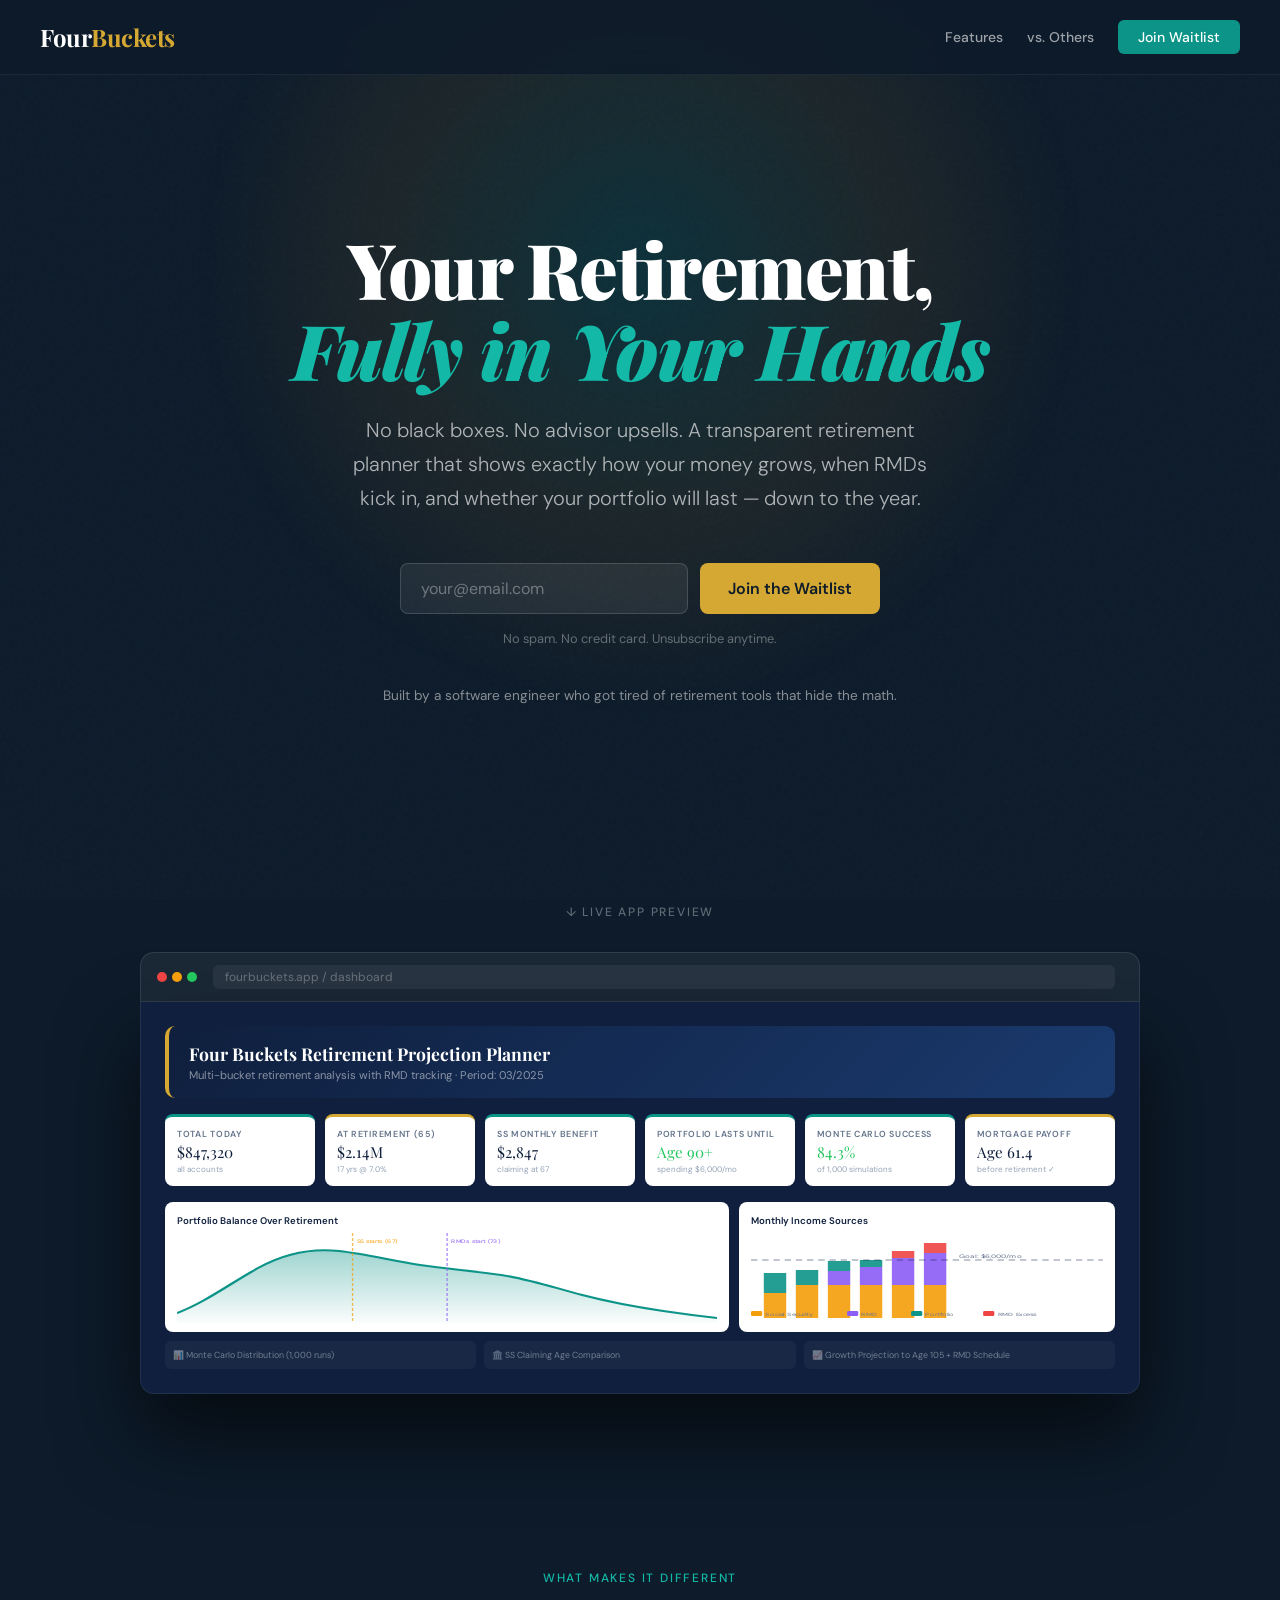
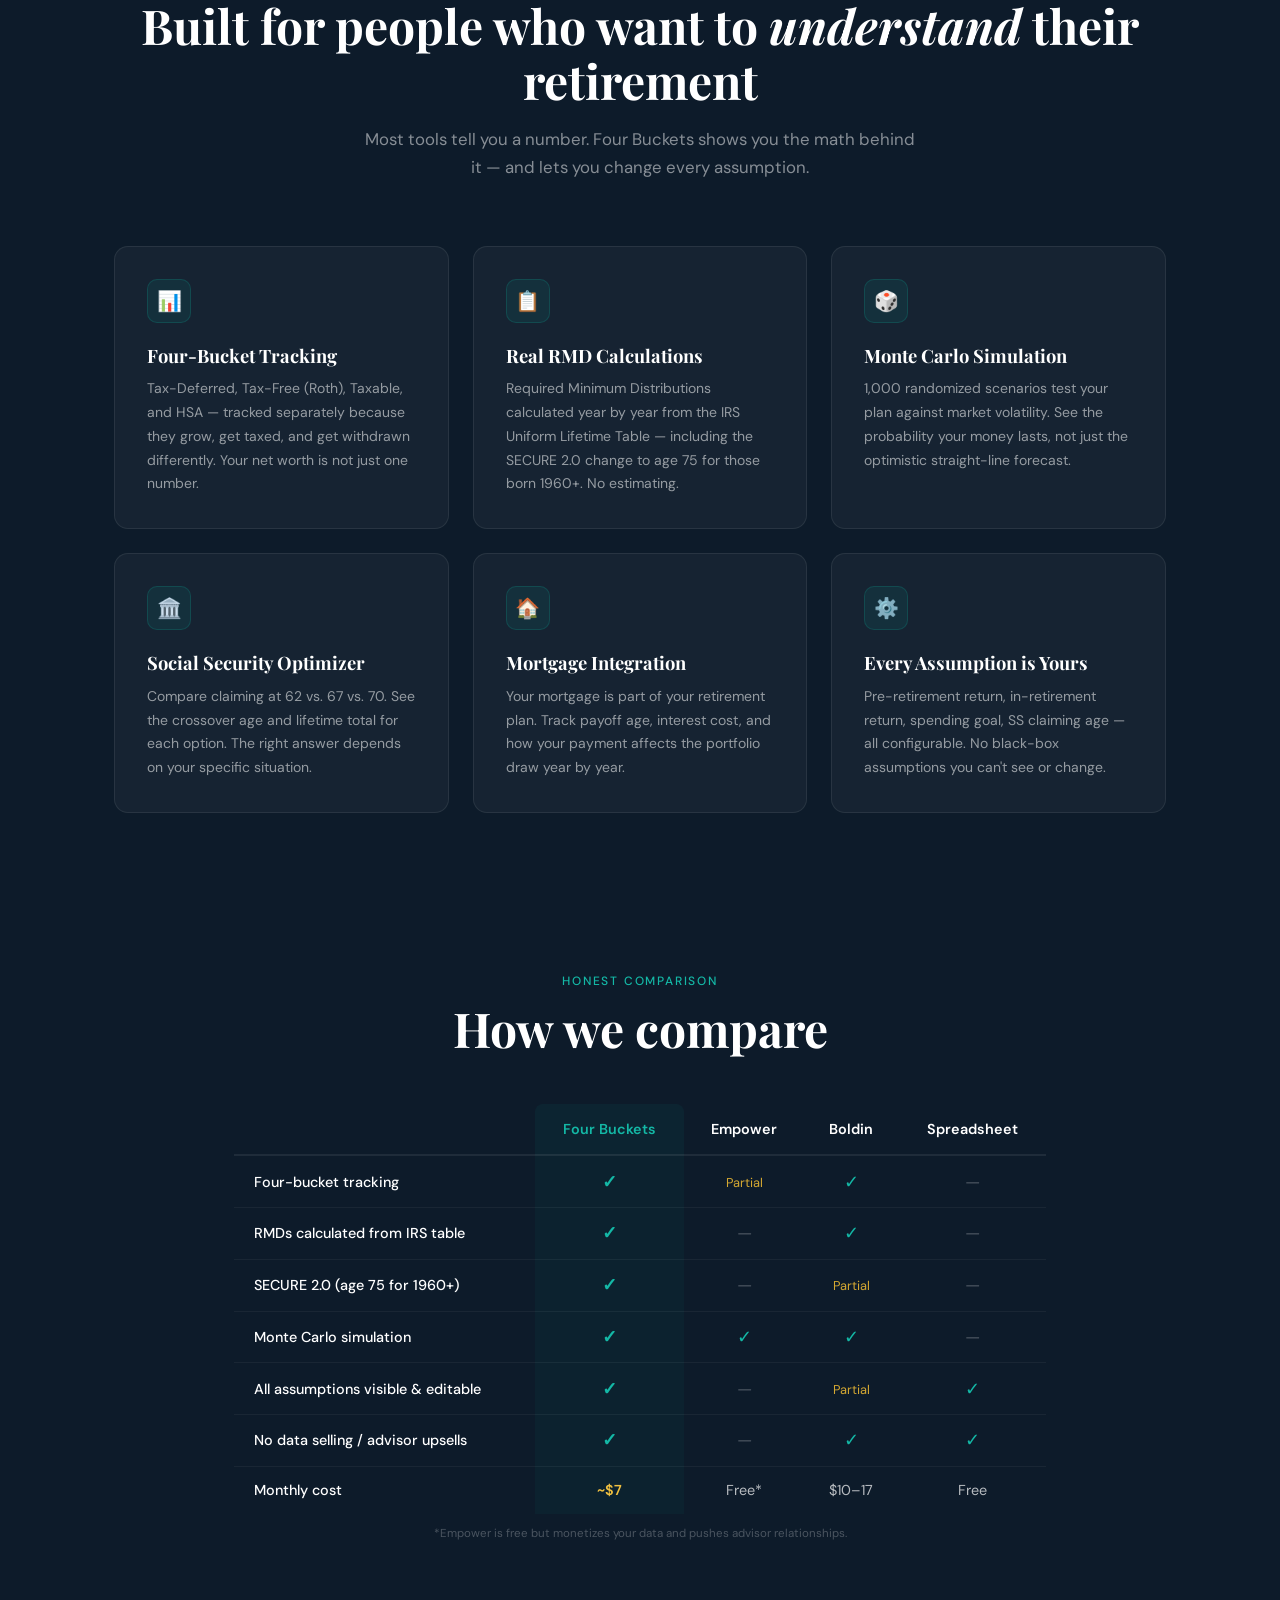
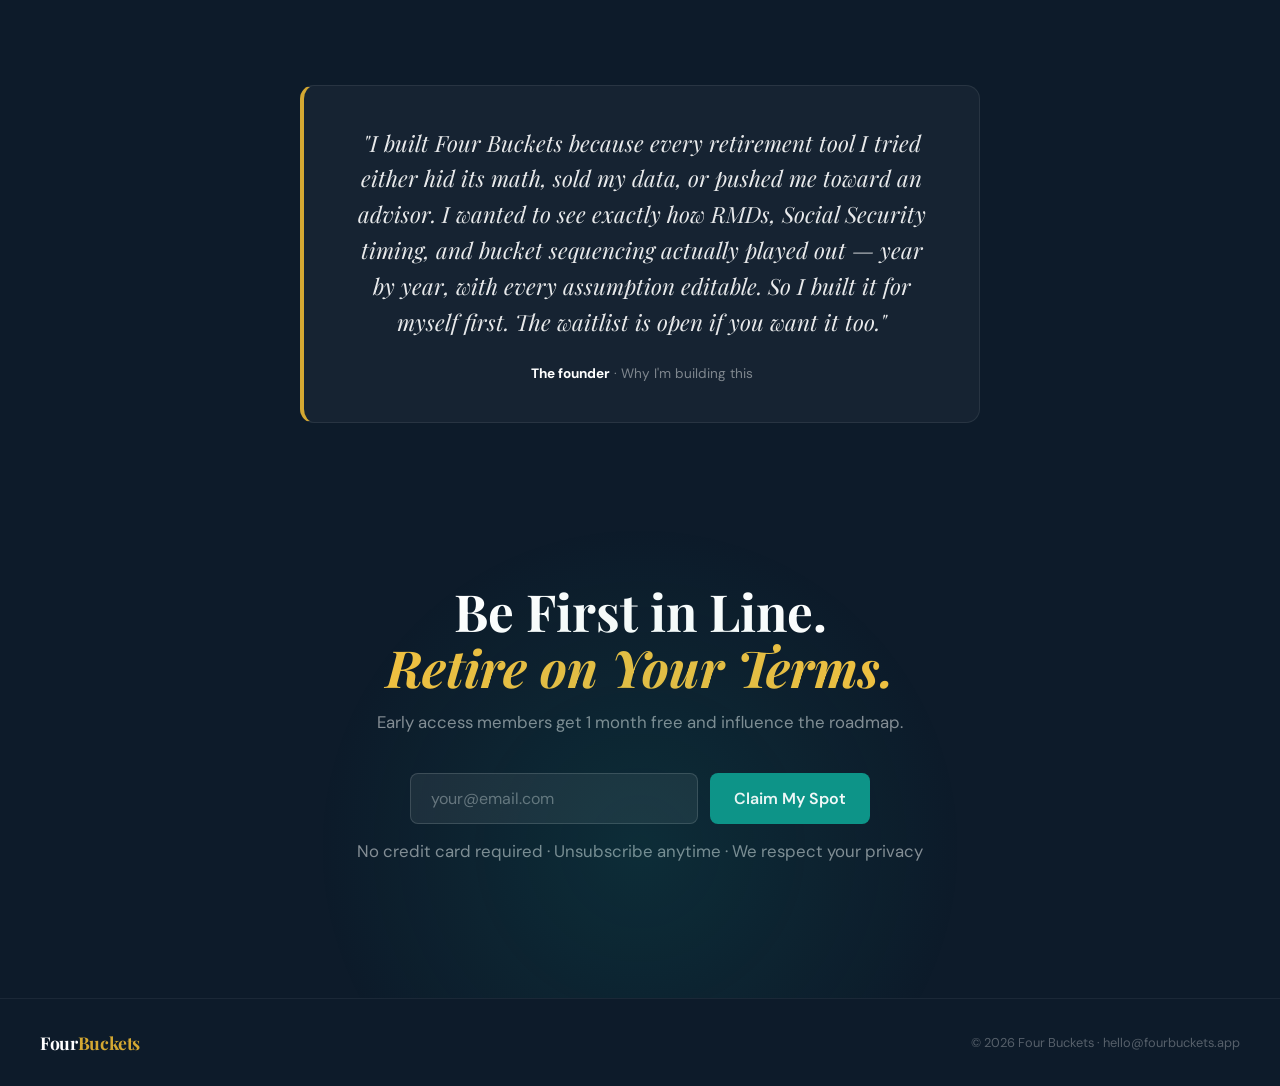
==== index.html @ 6fea23cb "Sync Test" ====
<!DOCTYPE html>
<html lang="en">
<head>
<meta charset="UTF-8">
<meta name="viewport" content="width=device-width, initial-scale=1.0">
<title>Four Buckets — Retirement Projection Planner</title>
<meta name="description" content="A transparent, powerful retirement planning tool that shows exactly how your money grows, when RMDs kick in, and whether your portfolio will last. Join the early access waitlist.">
<meta property="og:title" content="Four Buckets — Retirement Projection Planner">
<meta property="og:description" content="No black boxes. No advisor upsells. Just clear, honest retirement math — tracked across all four buckets. Join the waitlist.">
<meta property="og:type" content="website">
<link rel="icon" href="data:image/svg+xml,<svg xmlns='http://www.w3.org/2000/svg' viewBox='0 0 100 100'><text y='.9em' font-size='90'>💰</text></svg>">
<link rel="preconnect" href="https://fonts.googleapis.com">
<link rel="preconnect" href="https://fonts.gstatic.com" crossorigin>
<link href="https://fonts.googleapis.com/css2?family=Playfair+Display:ital,wght@0,400;0,700;0,900;1,400&family=DM+Sans:wght@300;400;500&display=swap" rel="stylesheet">
<style>
*, *::before, *::after { box-sizing: border-box; margin: 0; padding: 0; }

:root {
  --navy:   #0d1b2a;
  --navy2:  #112236;
  --teal:   #0d9488;
  --teal2:  #14b8a6;
  --gold:   #d4a832;
  --gold2:  #f0c040;
  --cream:  #faf6ee;
  --slate:  #64748b;
  --light:  #f1f5f9;
  --white:  #ffffff;
}

html { scroll-behavior: smooth; }

body {
  font-family: 'DM Sans', sans-serif;
  background: var(--navy);
  color: var(--white);
  overflow-x: hidden;
}

/* ── Noise texture overlay ── */
body::before {
  content: '';
  position: fixed;
  inset: 0;
  background-image: url("data:image/svg+xml,%3Csvg viewBox='0 0 256 256' xmlns='http://www.w3.org/2000/svg'%3E%3Cfilter id='noise'%3E%3CfeTurbulence type='fractalNoise' baseFrequency='0.9' numOctaves='4' stitchTiles='stitch'/%3E%3C/filter%3E%3Crect width='100%25' height='100%25' filter='url(%23noise)' opacity='0.04'/%3E%3C/svg%3E");
  pointer-events: none;
  z-index: 0;
  opacity: 0.6;
}

/* ── Typography ── */
.serif { font-family: 'Playfair Display', serif; }

/* ── Hero ── */
nav {
  position: fixed;
  top: 0; left: 0; right: 0;
  z-index: 100;
  display: flex;
  align-items: center;
  justify-content: space-between;
  padding: 1.25rem 2.5rem;
  background: rgba(13,27,42,0.85);
  backdrop-filter: blur(12px);
  border-bottom: 1px solid rgba(255,255,255,0.06);
}

.logo {
  font-family: 'Playfair Display', serif;
  font-size: 1.5rem;
  font-weight: 700;
  color: var(--white);
  letter-spacing: -0.02em;
}
.logo span { color: var(--gold); }

nav a {
  color: rgba(255,255,255,0.6);
  text-decoration: none;
  font-size: 0.875rem;
  font-weight: 500;
  transition: color 0.2s;
}
nav a:hover { color: var(--white); }

.nav-cta {
  background: var(--teal);
  color: var(--white) !important;
  padding: 0.5rem 1.25rem;
  border-radius: 6px;
  font-weight: 500;
  transition: background 0.2s !important;
}
.nav-cta:hover { background: var(--teal2) !important; }

/* ── Hero Section ── */
.hero {
  position: relative;
  min-height: 100vh;
  display: flex;
  flex-direction: column;
  align-items: center;
  justify-content: center;
  text-align: center;
  padding: 7rem 1.5rem 5rem;
  overflow: hidden;
}

/* Radial gradient background */
.hero::after {
  content: '';
  position: absolute;
  top: -20%;
  left: 50%;
  transform: translateX(-50%);
  width: 900px;
  height: 900px;
  background: radial-gradient(ellipse at center,
    rgba(13,148,136,0.18) 0%,
    rgba(212,168,50,0.08) 40%,
    transparent 70%);
  pointer-events: none;
  z-index: 0;
}

.hero > * { position: relative; z-index: 1; }

.hero-badge {
  display: inline-flex;
  align-items: center;
  gap: 0.5rem;
  background: rgba(212,168,50,0.12);
  border: 1px solid rgba(212,168,50,0.3);
  color: var(--gold2);
  font-size: 0.75rem;
  font-weight: 500;
  letter-spacing: 0.1em;
  text-transform: uppercase;
  padding: 0.4rem 1rem;
  border-radius: 999px;
  margin-bottom: 2rem;
  animation: fadeUp 0.6s ease both;
}

.hero-badge::before {
  content: '';
  width: 6px; height: 6px;
  background: var(--gold2);
  border-radius: 50%;
  animation: pulse 2s ease infinite;
}

@keyframes pulse {
  0%, 100% { opacity: 1; transform: scale(1); }
  50% { opacity: 0.5; transform: scale(0.8); }
}

h1 {
  font-family: 'Playfair Display', serif;
  font-size: clamp(2.8rem, 6vw, 5.5rem);
  font-weight: 900;
  line-height: 1.05;
  letter-spacing: -0.02em;
  max-width: 900px;
  margin: 0 auto 1.5rem;
  animation: fadeUp 0.6s 0.1s ease both;
}

h1 em {
  font-style: italic;
  color: var(--teal2);
}

.hero-sub {
  font-size: clamp(1rem, 2vw, 1.25rem);
  font-weight: 300;
  color: rgba(255,255,255,0.65);
  max-width: 600px;
  margin: 0 auto 3rem;
  line-height: 1.7;
  animation: fadeUp 0.6s 0.2s ease both;
}

/* ── Signup Form ── */
.signup-form {
  display: flex;
  gap: 0.75rem;
  max-width: 480px;
  width: 100%;
  margin: 0 auto 1rem;
  animation: fadeUp 0.6s 0.3s ease both;
}

.signup-form input {
  flex: 1;
  background: rgba(255,255,255,0.07);
  border: 1px solid rgba(255,255,255,0.15);
  border-radius: 8px;
  padding: 0.875rem 1.25rem;
  color: var(--white);
  font-family: 'DM Sans', sans-serif;
  font-size: 1rem;
  outline: none;
  transition: border-color 0.2s, background 0.2s;
}
.signup-form input::placeholder { color: rgba(255,255,255,0.35); }
.signup-form input:focus {
  border-color: var(--teal);
  background: rgba(255,255,255,0.10);
}

.signup-form button {
  background: var(--gold);
  color: var(--navy);
  border: none;
  border-radius: 8px;
  padding: 0.875rem 1.75rem;
  font-family: 'DM Sans', sans-serif;
  font-size: 1rem;
  font-weight: 600;
  cursor: pointer;
  white-space: nowrap;
  transition: background 0.2s, transform 0.15s;
}
.signup-form button:hover { background: var(--gold2); transform: translateY(-1px); }
.signup-form button:active { transform: translateY(0); }

.form-note {
  font-size: 0.8rem;
  color: rgba(255,255,255,0.35);
  animation: fadeUp 0.6s 0.35s ease both;
}

.success-msg {
  display: none;
  background: rgba(13,148,136,0.15);
  border: 1px solid rgba(13,148,136,0.4);
  color: var(--teal2);
  padding: 1rem 1.5rem;
  border-radius: 8px;
  font-size: 0.95rem;
  max-width: 480px;
  margin: 0 auto;
}

/* ── Social proof ── */
.social-proof {
  display: flex;
  align-items: center;
  gap: 1rem;
  justify-content: center;
  margin-top: 2.5rem;
  animation: fadeUp 0.6s 0.4s ease both;
}

.avatars {
  display: flex;
}
.avatar {
  width: 32px; height: 32px;
  border-radius: 50%;
  border: 2px solid var(--navy);
  margin-left: -8px;
  font-size: 0.75rem;
  display: flex;
  align-items: center;
  justify-content: center;
  font-weight: 600;
  color: var(--navy);
}
.avatar:first-child { margin-left: 0; }

.social-proof p {
  font-size: 0.85rem;
  color: rgba(255,255,255,0.5);
}
.social-proof strong { color: var(--white); }

@keyframes fadeUp {
  from { opacity: 0; transform: translateY(20px); }
  to   { opacity: 1; transform: translateY(0); }
}

/* ── App Preview ── */
.preview-section {
  position: relative;
  padding: 0 1.5rem 6rem;
  text-align: center;
}

.preview-label {
  display: inline-block;
  font-size: 0.75rem;
  font-weight: 500;
  letter-spacing: 0.15em;
  text-transform: uppercase;
  color: rgba(255,255,255,0.35);
  margin-bottom: 2rem;
}

.preview-frame {
  max-width: 1000px;
  margin: 0 auto;
  position: relative;
}

.browser-chrome {
  background: rgba(255,255,255,0.06);
  border: 1px solid rgba(255,255,255,0.1);
  border-radius: 14px 14px 0 0;
  padding: 0.75rem 1rem;
  display: flex;
  align-items: center;
  gap: 0.5rem;
}

.browser-dots {
  display: flex;
  gap: 5px;
}
.dot { width: 10px; height: 10px; border-radius: 50%; }
.dot-r { background: #ef4444; }
.dot-y { background: #f59e0b; }
.dot-g { background: #22c55e; }

.browser-url {
  flex: 1;
  background: rgba(255,255,255,0.06);
  border-radius: 6px;
  padding: 0.25rem 0.75rem;
  font-size: 0.75rem;
  color: rgba(255,255,255,0.3);
  margin: 0 0.5rem;
  text-align: left;
}

/* ── Dashboard mockup ── */
.app-preview {
  background: #0f1f3d;
  border: 1px solid rgba(255,255,255,0.08);
  border-top: none;
  border-radius: 0 0 14px 14px;
  padding: 1.5rem;
  text-align: left;
  overflow: hidden;
  box-shadow: 0 40px 80px rgba(0,0,0,0.6);
}

.dash-header {
  background: linear-gradient(135deg, #0f1f3d 0%, #1a3a6e 100%);
  border-radius: 10px;
  padding: 1rem 1.25rem;
  border-left: 4px solid var(--gold);
  margin-bottom: 1rem;
}
.dash-header h3 {
  font-family: 'Playfair Display', serif;
  font-size: 1.1rem;
  color: var(--white);
  margin-bottom: 0.2rem;
}
.dash-header p { font-size: 0.7rem; color: rgba(255,255,255,0.5); }

.kpi-row {
  display: grid;
  grid-template-columns: repeat(6, 1fr);
  gap: 0.6rem;
  margin-bottom: 1rem;
}

.kpi-card {
  background: white;
  border-radius: 8px;
  padding: 0.7rem 0.75rem;
  border-top: 3px solid var(--teal);
}
.kpi-card.gold { border-color: var(--gold); }
.kpi-card.red  { border-color: #ef4444; }
.kpi-label { font-size: 0.55rem; text-transform: uppercase; letter-spacing: 0.08em; color: #64748b; font-weight: 600; margin-bottom: 0.3rem; }
.kpi-value { font-family: 'Playfair Display', serif; font-size: 0.95rem; color: #0f1f3d; line-height: 1; }
.kpi-sub   { font-size: 0.5rem; color: #94a3b8; margin-top: 0.25rem; }

.chart-row {
  display: grid;
  grid-template-columns: 3fr 2fr;
  gap: 0.6rem;
  margin-bottom: 0.6rem;
}

.chart-box {
  background: white;
  border-radius: 8px;
  padding: 0.75rem;
  height: 130px;
  overflow: hidden;
  position: relative;
}
.chart-title { font-size: 0.6rem; font-weight: 600; color: #0f1f3d; margin-bottom: 0.4rem; }

/* SVG mini charts */
.chart-svg { width: 100%; height: 90px; }

/* ── Features ── */
.features {
  padding: 5rem 1.5rem;
  max-width: 1100px;
  margin: 0 auto;
}

.section-label {
  font-size: 0.75rem;
  font-weight: 500;
  letter-spacing: 0.15em;
  text-transform: uppercase;
  color: var(--teal2);
  text-align: center;
  margin-bottom: 0.75rem;
}

.section-title {
  font-family: 'Playfair Display', serif;
  font-size: clamp(2rem, 4vw, 3rem);
  font-weight: 700;
  text-align: center;
  margin-bottom: 1rem;
  line-height: 1.15;
}

.section-sub {
  text-align: center;
  color: rgba(255,255,255,0.5);
  font-size: 1.05rem;
  max-width: 560px;
  margin: 0 auto 4rem;
  line-height: 1.7;
}

.features-grid {
  display: grid;
  grid-template-columns: repeat(3, 1fr);
  gap: 1.5rem;
}

.feature-card {
  background: rgba(255,255,255,0.04);
  border: 1px solid rgba(255,255,255,0.08);
  border-radius: 14px;
  padding: 2rem;
  transition: background 0.2s, border-color 0.2s, transform 0.2s;
}
.feature-card:hover {
  background: rgba(255,255,255,0.07);
  border-color: rgba(13,148,136,0.3);
  transform: translateY(-3px);
}

.feature-icon {
  width: 44px; height: 44px;
  background: rgba(13,148,136,0.12);
  border: 1px solid rgba(13,148,136,0.25);
  border-radius: 10px;
  display: flex;
  align-items: center;
  justify-content: center;
  font-size: 1.25rem;
  margin-bottom: 1.25rem;
}

.feature-card h3 {
  font-family: 'Playfair Display', serif;
  font-size: 1.15rem;
  margin-bottom: 0.6rem;
}
.feature-card p {
  font-size: 0.875rem;
  color: rgba(255,255,255,0.55);
  line-height: 1.7;
}

/* ── vs Competitors ── */
.compare {
  padding: 5rem 1.5rem;
  max-width: 860px;
  margin: 0 auto;
}

.compare-table {
  width: 100%;
  border-collapse: collapse;
  font-size: 0.9rem;
  margin-top: 3rem;
}

.compare-table th {
  padding: 1rem 1.25rem;
  text-align: center;
  font-weight: 600;
  border-bottom: 2px solid rgba(255,255,255,0.08);
}
.compare-table th:first-child { text-align: left; }
.compare-table th.highlight {
  color: var(--teal2);
  background: rgba(13,148,136,0.08);
  border-radius: 8px 8px 0 0;
}

.compare-table td {
  padding: 0.9rem 1.25rem;
  text-align: center;
  border-bottom: 1px solid rgba(255,255,255,0.05);
  color: rgba(255,255,255,0.7);
}
.compare-table td:first-child {
  text-align: left;
  font-weight: 500;
  color: var(--white);
}
.compare-table td.highlight {
  background: rgba(13,148,136,0.06);
  color: var(--teal2);
  font-weight: 600;
}
.compare-table tr:last-child td { border-bottom: none; }

.check { color: var(--teal2); font-size: 1.1rem; }
.cross { color: rgba(255,255,255,0.25); font-size: 1.1rem; }
.partial { color: var(--gold); font-size: 0.8rem; }

/* ── Testimonial / Quote ── */
.testimonial {
  padding: 4rem 1.5rem;
  text-align: center;
}

.quote-block {
  max-width: 680px;
  margin: 0 auto;
  background: rgba(255,255,255,0.04);
  border: 1px solid rgba(255,255,255,0.08);
  border-left: 4px solid var(--gold);
  border-radius: 14px;
  padding: 2.5rem 3rem;
}

.quote-text {
  font-family: 'Playfair Display', serif;
  font-size: clamp(1.1rem, 2vw, 1.4rem);
  font-style: italic;
  line-height: 1.6;
  margin-bottom: 1.5rem;
  color: rgba(255,255,255,0.9);
}

.quote-author {
  font-size: 0.85rem;
  color: rgba(255,255,255,0.45);
}
.quote-author strong { color: var(--white); }

/* ── Final CTA ── */
.cta-section {
  padding: 6rem 1.5rem;
  text-align: center;
  position: relative;
  overflow: hidden;
}

.cta-section::before {
  content: '';
  position: absolute;
  bottom: -200px;
  left: 50%;
  transform: translateX(-50%);
  width: 700px;
  height: 700px;
  background: radial-gradient(ellipse at center,
    rgba(13,148,136,0.15) 0%, transparent 65%);
  pointer-events: none;
}

.cta-section h2 {
  font-family: 'Playfair Display', serif;
  font-size: clamp(2rem, 4vw, 3.2rem);
  margin-bottom: 1rem;
  line-height: 1.1;
}
.cta-section h2 em { font-style: italic; color: var(--gold2); }

.cta-section p {
  color: rgba(255,255,255,0.5);
  margin-bottom: 2.5rem;
  font-size: 1.05rem;
}

.cta-signup {
  display: flex;
  gap: 0.75rem;
  max-width: 460px;
  margin: 0 auto 1rem;
}
.cta-signup input {
  flex: 1;
  background: rgba(255,255,255,0.07);
  border: 1px solid rgba(255,255,255,0.15);
  border-radius: 8px;
  padding: 0.875rem 1.25rem;
  color: var(--white);
  font-family: 'DM Sans', sans-serif;
  font-size: 1rem;
  outline: none;
  transition: border-color 0.2s;
}
.cta-signup input:focus { border-color: var(--teal); }
.cta-signup input::placeholder { color: rgba(255,255,255,0.35); }
.cta-signup button {
  background: var(--teal);
  color: var(--white);
  border: none;
  border-radius: 8px;
  padding: 0.875rem 1.5rem;
  font-family: 'DM Sans', sans-serif;
  font-size: 1rem;
  font-weight: 600;
  cursor: pointer;
  white-space: nowrap;
  transition: background 0.2s, transform 0.15s;
}
.cta-signup button:hover { background: var(--teal2); transform: translateY(-1px); }

.cta-note {
  font-size: 0.8rem;
  color: rgba(255,255,255,0.3);
}

/* ── Footer ── */
footer {
  border-top: 1px solid rgba(255,255,255,0.06);
  padding: 2rem 2.5rem;
  display: flex;
  align-items: center;
  justify-content: space-between;
  font-size: 0.8rem;
  color: rgba(255,255,255,0.3);
}

/* ── Responsive ── */
@media (max-width: 768px) {
  nav { padding: 1rem 1.25rem; }
  .signup-form { flex-direction: column; }
  .signup-form button { width: 100%; }
  .features-grid { grid-template-columns: 1fr; }
  .kpi-row { grid-template-columns: repeat(3, 1fr); }
  .chart-row { grid-template-columns: 1fr; }
  .compare-table { font-size: 0.75rem; }
  .compare-table th, .compare-table td { padding: 0.6rem 0.6rem; }
  footer { flex-direction: column; gap: 0.5rem; text-align: center; }
  .cta-signup { flex-direction: column; }
  .cta-signup button { width: 100%; }
}
</style>
</head>
<body>

<!-- Nav -->
<nav>
  <div class="logo">Four<span>Buckets</span></div>
  <div style="display:flex;gap:1.5rem;align-items:center">
    <a href="#features">Features</a>
    <a href="#compare">vs. Others</a>
    <a href="#waitlist" class="nav-cta">Join Waitlist</a>
  </div>
</nav>

<!-- Hero -->
<section class="hero" id="top">
  <h1>Your Retirement,<br><em>Fully in Your Hands</em></h1>

  <p class="hero-sub">
    No black boxes. No advisor upsells. A transparent retirement planner that shows exactly how your money grows, when RMDs kick in, and whether your portfolio will last — down to the year.
  </p>

  <form class="signup-form" id="hero-form" onsubmit="handleSignup(event,'hero')">
    <input type="email" id="hero-email" placeholder="your@email.com" required>
    <button type="submit">Join the Waitlist</button>
  </form>
  <div class="success-msg" id="hero-success">
    ✓ You're on the list! We'll be in touch with early access details.
  </div>
  <p class="form-note">No spam. No credit card. Unsubscribe anytime.</p>

  <div class="social-proof">
    <p>Built by a software engineer who got tired of retirement tools that hide the math.</p>
  </div>
</section>

<!-- App Preview -->
<section class="preview-section">
  <span class="preview-label">↓ Live app preview</span>

  <div class="preview-frame">
    <div class="browser-chrome">
      <div class="browser-dots">
        <div class="dot dot-r"></div>
        <div class="dot dot-y"></div>
        <div class="dot dot-g"></div>
      </div>
      <div class="browser-url">fourbuckets.app / dashboard</div>
    </div>

    <div class="app-preview">
      <div class="dash-header">
        <h3>Four Buckets Retirement Projection Planner</h3>
        <p>Multi-bucket retirement analysis with RMD tracking · Period: 03/2025</p>
      </div>

      <!-- KPI Cards -->
      <div class="kpi-row">
        <div class="kpi-card">
          <div class="kpi-label">Total Today</div>
          <div class="kpi-value">$847,320</div>
          <div class="kpi-sub">all accounts</div>
        </div>
        <div class="kpi-card gold">
          <div class="kpi-label">At Retirement (65)</div>
          <div class="kpi-value">$2.14M</div>
          <div class="kpi-sub">17 yrs @ 7.0%</div>
        </div>
        <div class="kpi-card">
          <div class="kpi-label">SS Monthly Benefit</div>
          <div class="kpi-value">$2,847</div>
          <div class="kpi-sub">claiming at 67</div>
        </div>
        <div class="kpi-card">
          <div class="kpi-label">Portfolio Lasts Until</div>
          <div class="kpi-value" style="color:#22c55e">Age 90+</div>
          <div class="kpi-sub">spending $6,000/mo</div>
        </div>
        <div class="kpi-card">
          <div class="kpi-label">Monte Carlo Success</div>
          <div class="kpi-value" style="color:#22c55e">84.3%</div>
          <div class="kpi-sub">of 1,000 simulations</div>
        </div>
        <div class="kpi-card gold">
          <div class="kpi-label">Mortgage Payoff</div>
          <div class="kpi-value">Age 61.4</div>
          <div class="kpi-sub">before retirement ✓</div>
        </div>
      </div>

      <!-- Charts row -->
      <div class="chart-row">
        <div class="chart-box">
          <div class="chart-title">Portfolio Balance Over Retirement</div>
          <svg class="chart-svg" viewBox="0 0 400 90" preserveAspectRatio="none">
            <defs>
              <linearGradient id="portGrad" x1="0" y1="0" x2="0" y2="1">
                <stop offset="0%" stop-color="#0d9488" stop-opacity="0.4"/>
                <stop offset="100%" stop-color="#0d9488" stop-opacity="0.02"/>
              </linearGradient>
            </defs>
            <path d="M0,80 C20,70 40,50 60,35 C80,20 100,15 120,18 C140,21 160,28 180,32 C200,36 220,38 240,42 C260,46 280,55 300,62 C320,69 340,74 360,78 C380,82 400,85 400,85 L400,90 L0,90 Z"
              fill="url(#portGrad)" stroke="none"/>
            <path d="M0,80 C20,70 40,50 60,35 C80,20 100,15 120,18 C140,21 160,28 180,32 C200,36 220,38 240,42 C260,46 280,55 300,62 C320,69 340,74 360,78 C380,82 400,85 400,85"
              fill="none" stroke="#0d9488" stroke-width="2"/>
            <!-- RMD start line -->
            <line x1="200" y1="0" x2="200" y2="90" stroke="#8b5cf6" stroke-width="1" stroke-dasharray="3,2" opacity="0.7"/>
            <text x="203" y="10" font-size="5" fill="#8b5cf6" font-family="DM Sans">RMDs start (73)</text>
            <!-- SS start line -->
            <line x1="130" y1="0" x2="130" y2="90" stroke="#f59e0b" stroke-width="1" stroke-dasharray="3,2" opacity="0.7"/>
            <text x="133" y="10" font-size="5" fill="#f59e0b" font-family="DM Sans">SS starts (67)</text>
          </svg>
        </div>

        <div class="chart-box">
          <div class="chart-title">Monthly Income Sources</div>
          <svg class="chart-svg" viewBox="0 0 220 90" preserveAspectRatio="none">
            <!-- Bars: SS (gold) + RMD (purple) + Portfolio (teal) stacked -->
            <!-- Age 65 -->
            <rect x="8"  y="60" width="14" height="25" fill="#f59e0b" opacity="0.9"/>
            <rect x="8"  y="40" width="14" height="20" fill="#0d9488" opacity="0.9"/>
            <!-- Age 68 -->
            <rect x="28" y="52" width="14" height="33" fill="#f59e0b" opacity="0.9"/>
            <rect x="28" y="37" width="14" height="15" fill="#0d9488" opacity="0.9"/>
            <!-- Age 73 — RMD kicks in -->
            <rect x="48" y="52" width="14" height="33" fill="#f59e0b" opacity="0.9"/>
            <rect x="48" y="38" width="14" height="14" fill="#8b5cf6" opacity="0.9"/>
            <rect x="48" y="28" width="14" height="10" fill="#0d9488" opacity="0.9"/>
            <!-- Age 78 -->
            <rect x="68" y="52" width="14" height="33" fill="#f59e0b" opacity="0.9"/>
            <rect x="68" y="34" width="14" height="18" fill="#8b5cf6" opacity="0.9"/>
            <rect x="68" y="27" width="14" height="7" fill="#0d9488" opacity="0.9"/>
            <!-- Age 83 — RMD > goal -->
            <rect x="88" y="52" width="14" height="33" fill="#f59e0b" opacity="0.9"/>
            <rect x="88" y="25" width="14" height="27" fill="#8b5cf6" opacity="0.9"/>
            <rect x="88" y="18" width="14" height="7" fill="#ef4444" opacity="0.9"/>
            <!-- Age 88 -->
            <rect x="108" y="52" width="14" height="33" fill="#f59e0b" opacity="0.9"/>
            <rect x="108" y="20" width="14" height="32" fill="#8b5cf6" opacity="0.9"/>
            <rect x="108" y="10" width="14" height="10" fill="#ef4444" opacity="0.9"/>
            <!-- Spending goal line -->
            <line x1="0" y1="27" x2="220" y2="27" stroke="#0f1f3d" stroke-width="1" stroke-dasharray="4,3" opacity="0.5"/>
            <text x="130" y="25" font-size="5" fill="#64748b" font-family="DM Sans">Goal: $6,000/mo</text>
            <!-- Legend -->
            <rect x="0" y="78" width="7" height="5" fill="#f59e0b" rx="1"/>
            <text x="9" y="83" font-size="4.5" fill="#64748b" font-family="DM Sans">Social Security</text>
            <rect x="60" y="78" width="7" height="5" fill="#8b5cf6" rx="1"/>
            <text x="69" y="83" font-size="4.5" fill="#64748b" font-family="DM Sans">RMD</text>
            <rect x="100" y="78" width="7" height="5" fill="#0d9488" rx="1"/>
            <text x="109" y="83" font-size="4.5" fill="#64748b" font-family="DM Sans">Portfolio</text>
            <rect x="145" y="78" width="7" height="5" fill="#ef4444" rx="1"/>
            <text x="154" y="83" font-size="4.5" fill="#64748b" font-family="DM Sans">RMD Excess</text>
          </svg>
        </div>
      </div>

      <!-- Bottom row hint -->
      <div style="display:grid;grid-template-columns:1fr 1fr 1fr;gap:0.5rem">
        <div style="background:rgba(255,255,255,0.04);border-radius:6px;padding:0.5rem;font-size:0.55rem;color:rgba(255,255,255,0.4)">
          📊 Monte Carlo Distribution (1,000 runs)
        </div>
        <div style="background:rgba(255,255,255,0.04);border-radius:6px;padding:0.5rem;font-size:0.55rem;color:rgba(255,255,255,0.4)">
          🏛️ SS Claiming Age Comparison
        </div>
        <div style="background:rgba(255,255,255,0.04);border-radius:6px;padding:0.5rem;font-size:0.55rem;color:rgba(255,255,255,0.4)">
          📈 Growth Projection to Age 105 + RMD Schedule
        </div>
      </div>
    </div>
  </div>
</section>

<!-- Features -->
<section class="features" id="features">
  <div class="section-label">What makes it different</div>
  <h2 class="section-title">Built for people who want to <em>understand</em> their retirement</h2>
  <p class="section-sub">Most tools tell you a number. Four Buckets shows you the math behind it — and lets you change every assumption.</p>

  <div class="features-grid">
    <div class="feature-card">
      <div class="feature-icon">📊</div>
      <h3>Four-Bucket Tracking</h3>
      <p>Tax-Deferred, Tax-Free (Roth), Taxable, and HSA — tracked separately because they grow, get taxed, and get withdrawn differently. Your net worth is not just one number.</p>
    </div>
    <div class="feature-card">
      <div class="feature-icon">📋</div>
      <h3>Real RMD Calculations</h3>
      <p>Required Minimum Distributions calculated year by year from the IRS Uniform Lifetime Table — including the SECURE 2.0 change to age 75 for those born 1960+. No estimating.</p>
    </div>
    <div class="feature-card">
      <div class="feature-icon">🎲</div>
      <h3>Monte Carlo Simulation</h3>
      <p>1,000 randomized scenarios test your plan against market volatility. See the probability your money lasts, not just the optimistic straight-line forecast.</p>
    </div>
    <div class="feature-card">
      <div class="feature-icon">🏛️</div>
      <h3>Social Security Optimizer</h3>
      <p>Compare claiming at 62 vs. 67 vs. 70. See the crossover age and lifetime total for each option. The right answer depends on your specific situation.</p>
    </div>
    <div class="feature-card">
      <div class="feature-icon">🏠</div>
      <h3>Mortgage Integration</h3>
      <p>Your mortgage is part of your retirement plan. Track payoff age, interest cost, and how your payment affects the portfolio draw year by year.</p>
    </div>
    <div class="feature-card">
      <div class="feature-icon">⚙️</div>
      <h3>Every Assumption is Yours</h3>
      <p>Pre-retirement return, in-retirement return, spending goal, SS claiming age — all configurable. No black-box assumptions you can't see or change.</p>
    </div>
  </div>
</section>

<!-- Comparison -->
<section class="compare" id="compare">
  <div class="section-label">Honest comparison</div>
  <h2 class="section-title" style="text-align:center">How we compare</h2>

  <table class="compare-table">
    <thead>
      <tr>
        <th></th>
        <th class="highlight">Four Buckets</th>
        <th>Empower</th>
        <th>Boldin</th>
        <th>Spreadsheet</th>
      </tr>
    </thead>
    <tbody>
      <tr>
        <td>Four-bucket tracking</td>
        <td class="highlight"><span class="check">✓</span></td>
        <td><span class="partial">Partial</span></td>
        <td><span class="check">✓</span></td>
        <td><span class="cross">—</span></td>
      </tr>
      <tr>
        <td>RMDs calculated from IRS table</td>
        <td class="highlight"><span class="check">✓</span></td>
        <td><span class="cross">—</span></td>
        <td><span class="check">✓</span></td>
        <td><span class="cross">—</span></td>
      </tr>
      <tr>
        <td>SECURE 2.0 (age 75 for 1960+)</td>
        <td class="highlight"><span class="check">✓</span></td>
        <td><span class="cross">—</span></td>
        <td><span class="partial">Partial</span></td>
        <td><span class="cross">—</span></td>
      </tr>
      <tr>
        <td>Monte Carlo simulation</td>
        <td class="highlight"><span class="check">✓</span></td>
        <td><span class="check">✓</span></td>
        <td><span class="check">✓</span></td>
        <td><span class="cross">—</span></td>
      </tr>
      <tr>
        <td>All assumptions visible & editable</td>
        <td class="highlight"><span class="check">✓</span></td>
        <td><span class="cross">—</span></td>
        <td><span class="partial">Partial</span></td>
        <td><span class="check">✓</span></td>
      </tr>
      <tr>
        <td>No data selling / advisor upsells</td>
        <td class="highlight"><span class="check">✓</span></td>
        <td><span class="cross">—</span></td>
        <td><span class="check">✓</span></td>
        <td><span class="check">✓</span></td>
      </tr>
      <tr>
        <td>Monthly cost</td>
        <td class="highlight" style="color:var(--gold2)">~$7</td>
        <td>Free*</td>
        <td>$10–17</td>
        <td>Free</td>
      </tr>
    </tbody>
  </table>
  <p style="font-size:0.72rem;color:rgba(255,255,255,0.25);margin-top:0.75rem;text-align:center">*Empower is free but monetizes your data and pushes advisor relationships.</p>
</section>

<!-- Founder note -->
<section class="testimonial">
  <div class="quote-block">
    <p class="quote-text">"I built Four Buckets because every retirement tool I tried either hid its math, sold my data, or pushed me toward an advisor. I wanted to see exactly how RMDs, Social Security timing, and bucket sequencing actually played out — year by year, with every assumption editable. So I built it for myself first. The waitlist is open if you want it too."</p>
    <p class="quote-author"><strong>The founder</strong> · Why I'm building this</p>
  </div>
</section>

<!-- Final CTA -->
<section class="cta-section" id="waitlist">
  <h2>Be First in Line.<br><em>Retire on Your Terms.</em></h2>
  <p>Early access members get 1 month free and influence the roadmap.</p>

  <form class="cta-signup" id="cta-form" onsubmit="handleSignup(event,'cta')">
    <input type="email" id="cta-email" placeholder="your@email.com" required>
    <button type="submit">Claim My Spot</button>
  </form>
  <div class="success-msg" id="cta-success" style="max-width:460px;margin:0 auto">
    ✓ You're in! Check your inbox for confirmation.
  </div>
  <p class="cta-note">No credit card required · Unsubscribe anytime · We respect your privacy</p>
</section>

<footer>
  <div class="logo" style="font-size:1.1rem">Four<span style="color:var(--gold)">Buckets</span></div>
  <div>© 2026 Four Buckets · <a href="mailto:hello@fourbuckets.app" style="color:rgba(255,255,255,0.3);text-decoration:none">hello@fourbuckets.app</a></div>
</footer>

<script>
// Simple waitlist handler — replace the fetch URL with your actual form endpoint
// (e.g. a Formspree URL, MailerLite form action, or your own API)
function handleSignup(e, source) {
  e.preventDefault();
  const emailInput = document.getElementById(source === 'hero' ? 'hero-email' : 'cta-email');
  const successMsg = document.getElementById(source === 'hero' ? 'hero-success' : 'cta-success');
  const form = e.target;
  const email = emailInput.value;

  // ─── REPLACE THIS URL with your Formspree / MailerLite / own endpoint ───
  const ENDPOINT = 'https://formspree.io/f/mzdkypee';

  // Disable form during submission
  form.querySelectorAll('input,button').forEach(el => el.disabled = true);
  const btn = form.querySelector('button');
  btn.textContent = 'Joining…';

  fetch(ENDPOINT, {
    method: 'POST',
    headers: { 'Content-Type': 'application/json', 'Accept': 'application/json' },
    body: JSON.stringify({ email, source })
  })
  .then(r => r.ok ? showSuccess() : fallbackSuccess())
  .catch(() => fallbackSuccess());   // show success even if fetch fails (demo mode)

  function showSuccess() {
    form.style.display = 'none';
    successMsg.style.display = 'block';
  }
  function fallbackSuccess() { showSuccess(); }
}

// Smooth intersection observer for subtle reveal
const observer = new IntersectionObserver(entries => {
  entries.forEach(e => {
    if (e.isIntersecting) {
      e.target.style.opacity = '1';
      e.target.style.transform = 'translateY(0)';
    }
  });
}, { threshold: 0.1 });

document.querySelectorAll('.feature-card, .quote-block, .compare-table').forEach(el => {
  el.style.opacity = '0';
  el.style.transform = 'translateY(24px)';
  el.style.transition = 'opacity 0.5s ease, transform 0.5s ease';
  observer.observe(el);
});
</script>
</body>
</html>
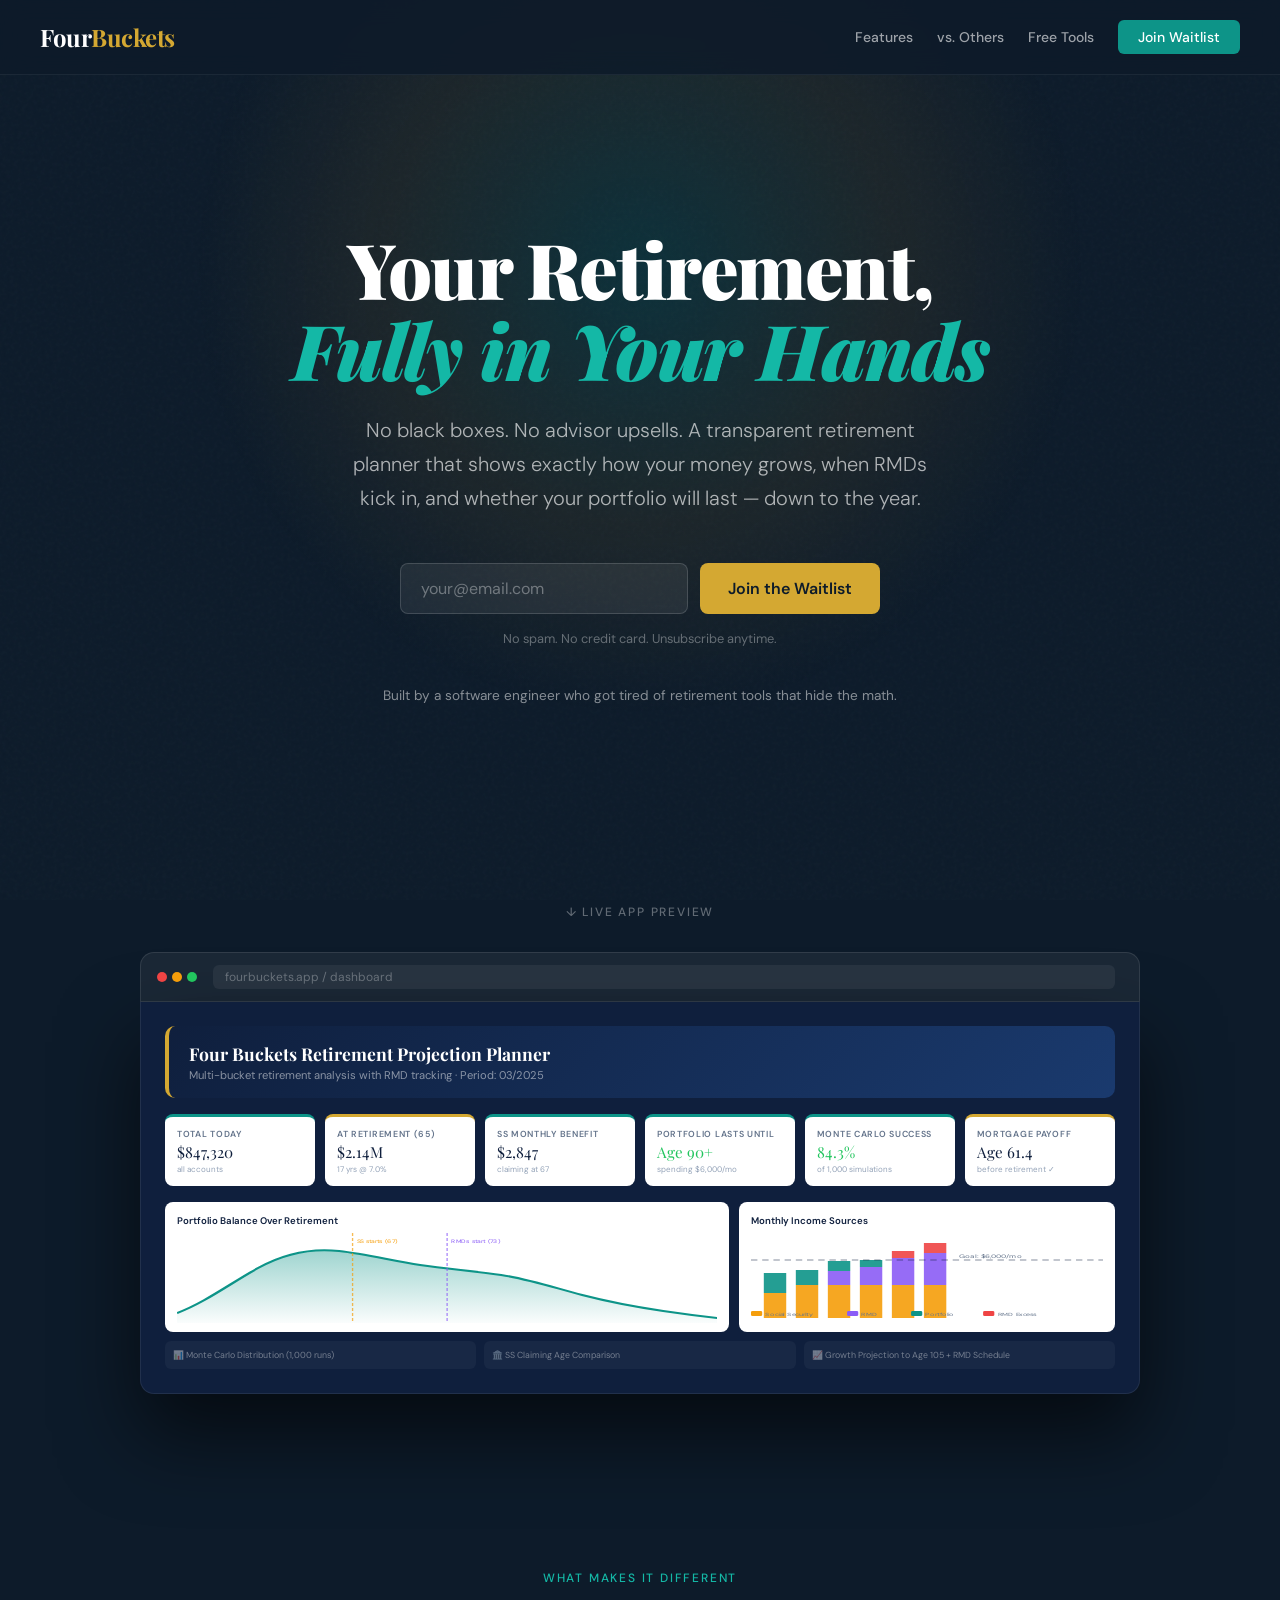
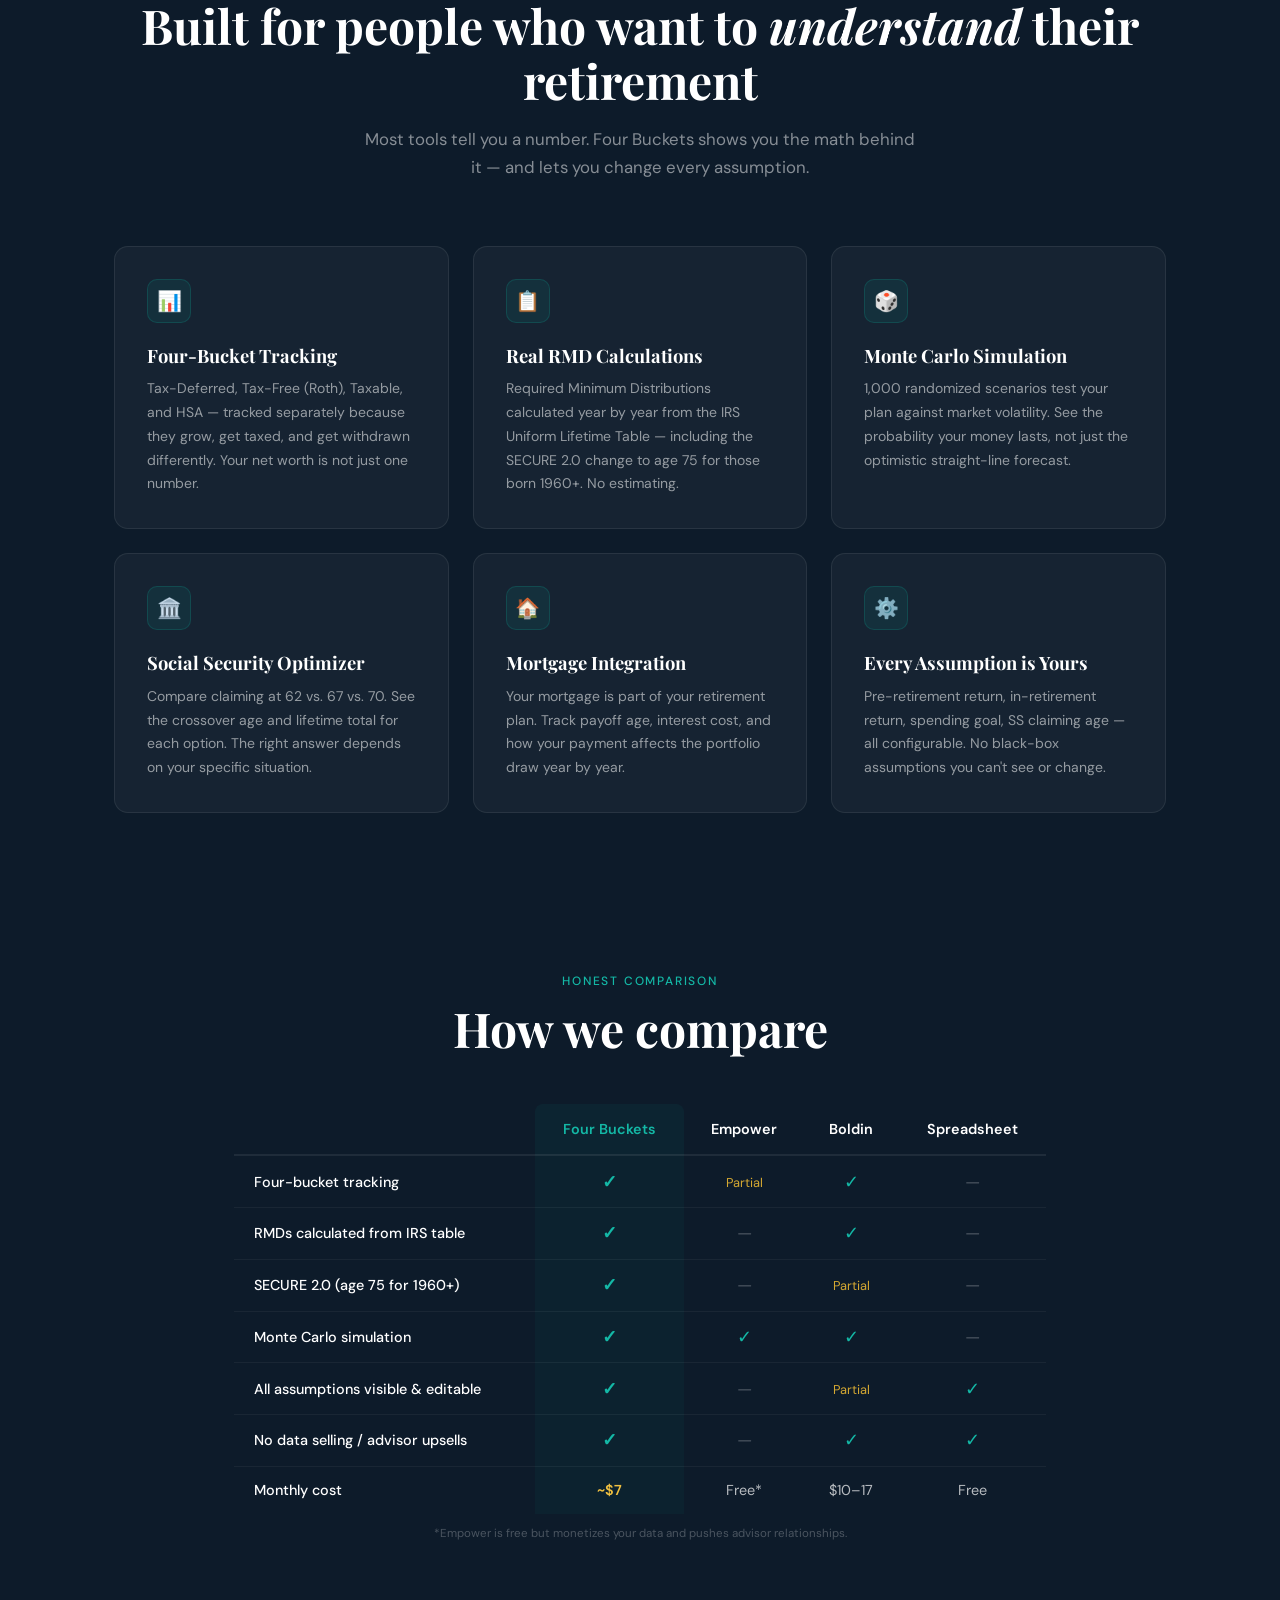
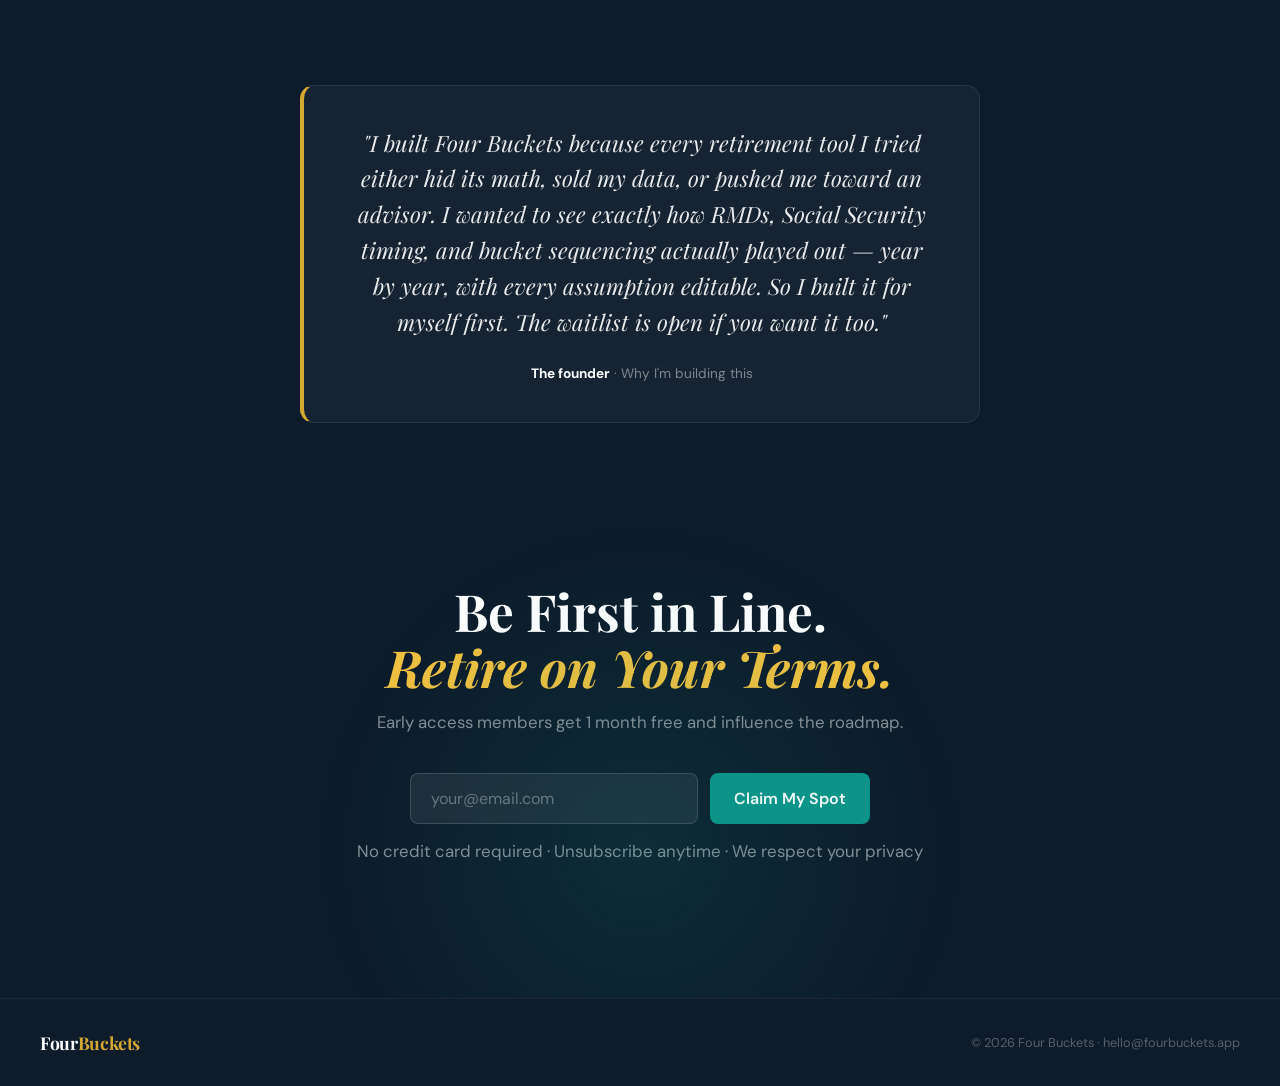
==== commit ab22ba73: "Addition of the RMD calculator" ====
--- a/index.html
+++ b/index.html
@@ -12,87 +12,8 @@
 <link rel="preconnect" href="https://fonts.googleapis.com">
 <link rel="preconnect" href="https://fonts.gstatic.com" crossorigin>
 <link href="https://fonts.googleapis.com/css2?family=Playfair+Display:ital,wght@0,400;0,700;0,900;1,400&family=DM+Sans:wght@300;400;500&display=swap" rel="stylesheet">
+<link rel="stylesheet" href="/css/shared.css">
 <style>
-*, *::before, *::after { box-sizing: border-box; margin: 0; padding: 0; }
-
-:root {
-  --navy:   #0d1b2a;
-  --navy2:  #112236;
-  --teal:   #0d9488;
-  --teal2:  #14b8a6;
-  --gold:   #d4a832;
-  --gold2:  #f0c040;
-  --cream:  #faf6ee;
-  --slate:  #64748b;
-  --light:  #f1f5f9;
-  --white:  #ffffff;
-}
-
-html { scroll-behavior: smooth; }
-
-body {
-  font-family: 'DM Sans', sans-serif;
-  background: var(--navy);
-  color: var(--white);
-  overflow-x: hidden;
-}
-
-/* ── Noise texture overlay ── */
-body::before {
-  content: '';
-  position: fixed;
-  inset: 0;
-  background-image: url("data:image/svg+xml,%3Csvg viewBox='0 0 256 256' xmlns='http://www.w3.org/2000/svg'%3E%3Cfilter id='noise'%3E%3CfeTurbulence type='fractalNoise' baseFrequency='0.9' numOctaves='4' stitchTiles='stitch'/%3E%3C/filter%3E%3Crect width='100%25' height='100%25' filter='url(%23noise)' opacity='0.04'/%3E%3C/svg%3E");
-  pointer-events: none;
-  z-index: 0;
-  opacity: 0.6;
-}
-
-/* ── Typography ── */
-.serif { font-family: 'Playfair Display', serif; }
-
-/* ── Hero ── */
-nav {
-  position: fixed;
-  top: 0; left: 0; right: 0;
-  z-index: 100;
-  display: flex;
-  align-items: center;
-  justify-content: space-between;
-  padding: 1.25rem 2.5rem;
-  background: rgba(13,27,42,0.85);
-  backdrop-filter: blur(12px);
-  border-bottom: 1px solid rgba(255,255,255,0.06);
-}
-
-.logo {
-  font-family: 'Playfair Display', serif;
-  font-size: 1.5rem;
-  font-weight: 700;
-  color: var(--white);
-  letter-spacing: -0.02em;
-}
-.logo span { color: var(--gold); }
-
-nav a {
-  color: rgba(255,255,255,0.6);
-  text-decoration: none;
-  font-size: 0.875rem;
-  font-weight: 500;
-  transition: color 0.2s;
-}
-nav a:hover { color: var(--white); }
-
-.nav-cta {
-  background: var(--teal);
-  color: var(--white) !important;
-  padding: 0.5rem 1.25rem;
-  border-radius: 6px;
-  font-weight: 500;
-  transition: background 0.2s !important;
-}
-.nav-cta:hover { background: var(--teal2) !important; }
-
 /* ── Hero Section ── */
 .hero {
   position: relative;
@@ -276,11 +197,6 @@
 }
 .social-proof strong { color: var(--white); }
 
-@keyframes fadeUp {
-  from { opacity: 0; transform: translateY(20px); }
-  to   { opacity: 1; transform: translateY(0); }
-}
-
 /* ── App Preview ── */
 .preview-section {
   position: relative;
@@ -632,20 +548,8 @@
   color: rgba(255,255,255,0.3);
 }
 
-/* ── Footer ── */
-footer {
-  border-top: 1px solid rgba(255,255,255,0.06);
-  padding: 2rem 2.5rem;
-  display: flex;
-  align-items: center;
-  justify-content: space-between;
-  font-size: 0.8rem;
-  color: rgba(255,255,255,0.3);
-}
-
-/* ── Responsive ── */
+/* ── Responsive (page-specific; nav + footer in shared.css) ── */
 @media (max-width: 768px) {
-  nav { padding: 1rem 1.25rem; }
   .signup-form { flex-direction: column; }
   .signup-form button { width: 100%; }
   .features-grid { grid-template-columns: 1fr; }
@@ -653,7 +557,6 @@
   .chart-row { grid-template-columns: 1fr; }
   .compare-table { font-size: 0.75rem; }
   .compare-table th, .compare-table td { padding: 0.6rem 0.6rem; }
-  footer { flex-direction: column; gap: 0.5rem; text-align: center; }
   .cta-signup { flex-direction: column; }
   .cta-signup button { width: 100%; }
 }
@@ -663,11 +566,12 @@
 
 <!-- Nav -->
 <nav>
-  <div class="logo">Four<span>Buckets</span></div>
-  <div style="display:flex;gap:1.5rem;align-items:center">
-    <a href="#features">Features</a>
-    <a href="#compare">vs. Others</a>
-    <a href="#waitlist" class="nav-cta">Join Waitlist</a>
+  <a href="/" class="logo">Four<span>Buckets</span></a>
+  <div class="nav-links" style="display:flex;gap:1.5rem;align-items:center">
+    <a href="/#features">Features</a>
+    <a href="/#compare">vs. Others</a>
+    <a href="/rmd-calculator/">Free Tools</a>
+    <a href="/#waitlist" class="nav-cta">Join Waitlist</a>
   </div>
 </nav>
 
--- a/css/shared.css
+++ b/css/shared.css
@@ -0,0 +1,121 @@
+/* ==========================================================================
+   Four Buckets — shared shell styles
+   Loaded by both /index.html and /rmd-calculator/index.html.
+   Only contains styles common to every page (reset, palette, body, nav,
+   footer, base typography). Page-specific styles stay inline on each page.
+   ========================================================================== */
+
+*, *::before, *::after { box-sizing: border-box; margin: 0; padding: 0; }
+
+:root {
+  --navy:   #0d1b2a;
+  --navy2:  #112236;
+  --teal:   #0d9488;
+  --teal2:  #14b8a6;
+  --gold:   #d4a832;
+  --gold2:  #f0c040;
+  --cream:  #faf6ee;
+  --slate:  #64748b;
+  --light:  #f1f5f9;
+  --white:  #ffffff;
+}
+
+html { scroll-behavior: smooth; }
+
+body {
+  font-family: 'DM Sans', sans-serif;
+  background: var(--navy);
+  color: var(--white);
+  overflow-x: hidden;
+}
+
+/* ── Noise texture overlay ── */
+body::before {
+  content: '';
+  position: fixed;
+  inset: 0;
+  background-image: url("data:image/svg+xml,%3Csvg viewBox='0 0 256 256' xmlns='http://www.w3.org/2000/svg'%3E%3Cfilter id='noise'%3E%3CfeTurbulence type='fractalNoise' baseFrequency='0.9' numOctaves='4' stitchTiles='stitch'/%3E%3C/filter%3E%3Crect width='100%25' height='100%25' filter='url(%23noise)' opacity='0.04'/%3E%3C/svg%3E");
+  pointer-events: none;
+  z-index: 0;
+  opacity: 0.6;
+}
+
+/* ── Typography helper ── */
+.serif { font-family: 'Playfair Display', serif; }
+
+/* ── Top nav ── */
+nav {
+  position: fixed;
+  top: 0; left: 0; right: 0;
+  z-index: 100;
+  display: flex;
+  align-items: center;
+  justify-content: space-between;
+  padding: 1.25rem 2.5rem;
+  background: rgba(13,27,42,0.85);
+  backdrop-filter: blur(12px);
+  border-bottom: 1px solid rgba(255,255,255,0.06);
+}
+
+.logo {
+  font-family: 'Playfair Display', serif;
+  font-size: 1.5rem;
+  font-weight: 700;
+  color: var(--white);
+  letter-spacing: -0.02em;
+  text-decoration: none;
+}
+.logo span { color: var(--gold); }
+
+nav a {
+  color: rgba(255,255,255,0.6);
+  text-decoration: none;
+  font-size: 0.875rem;
+  font-weight: 500;
+  transition: color 0.2s;
+}
+nav a:hover { color: var(--white); }
+nav a[aria-current="page"] { color: var(--white); }
+
+.nav-cta {
+  background: var(--teal);
+  color: var(--white) !important;
+  padding: 0.5rem 1.25rem;
+  border-radius: 6px;
+  font-weight: 500;
+  transition: background 0.2s !important;
+}
+.nav-cta:hover { background: var(--teal2) !important; }
+
+/* ── Footer ── */
+footer {
+  border-top: 1px solid rgba(255,255,255,0.06);
+  padding: 2rem 2.5rem;
+  display: flex;
+  align-items: center;
+  justify-content: space-between;
+  font-size: 0.8rem;
+  color: rgba(255,255,255,0.3);
+  position: relative;
+  z-index: 1;
+}
+
+footer a {
+  color: rgba(255,255,255,0.3);
+  text-decoration: none;
+}
+footer a:hover { color: rgba(255,255,255,0.6); }
+
+/* ── Reusable fade-in keyframe ── */
+@keyframes fadeUp {
+  from { opacity: 0; transform: translateY(20px); }
+  to   { opacity: 1; transform: translateY(0); }
+}
+
+/* ── Responsive (nav + footer pieces only; pages add their own) ── */
+@media (max-width: 768px) {
+  nav { padding: 1rem 1.25rem; }
+  nav .nav-links { gap: 0.9rem !important; }
+  nav .nav-links a:not(.nav-cta) { font-size: 0.8rem; }
+  footer { flex-direction: column; gap: 0.5rem; text-align: center; }
+}
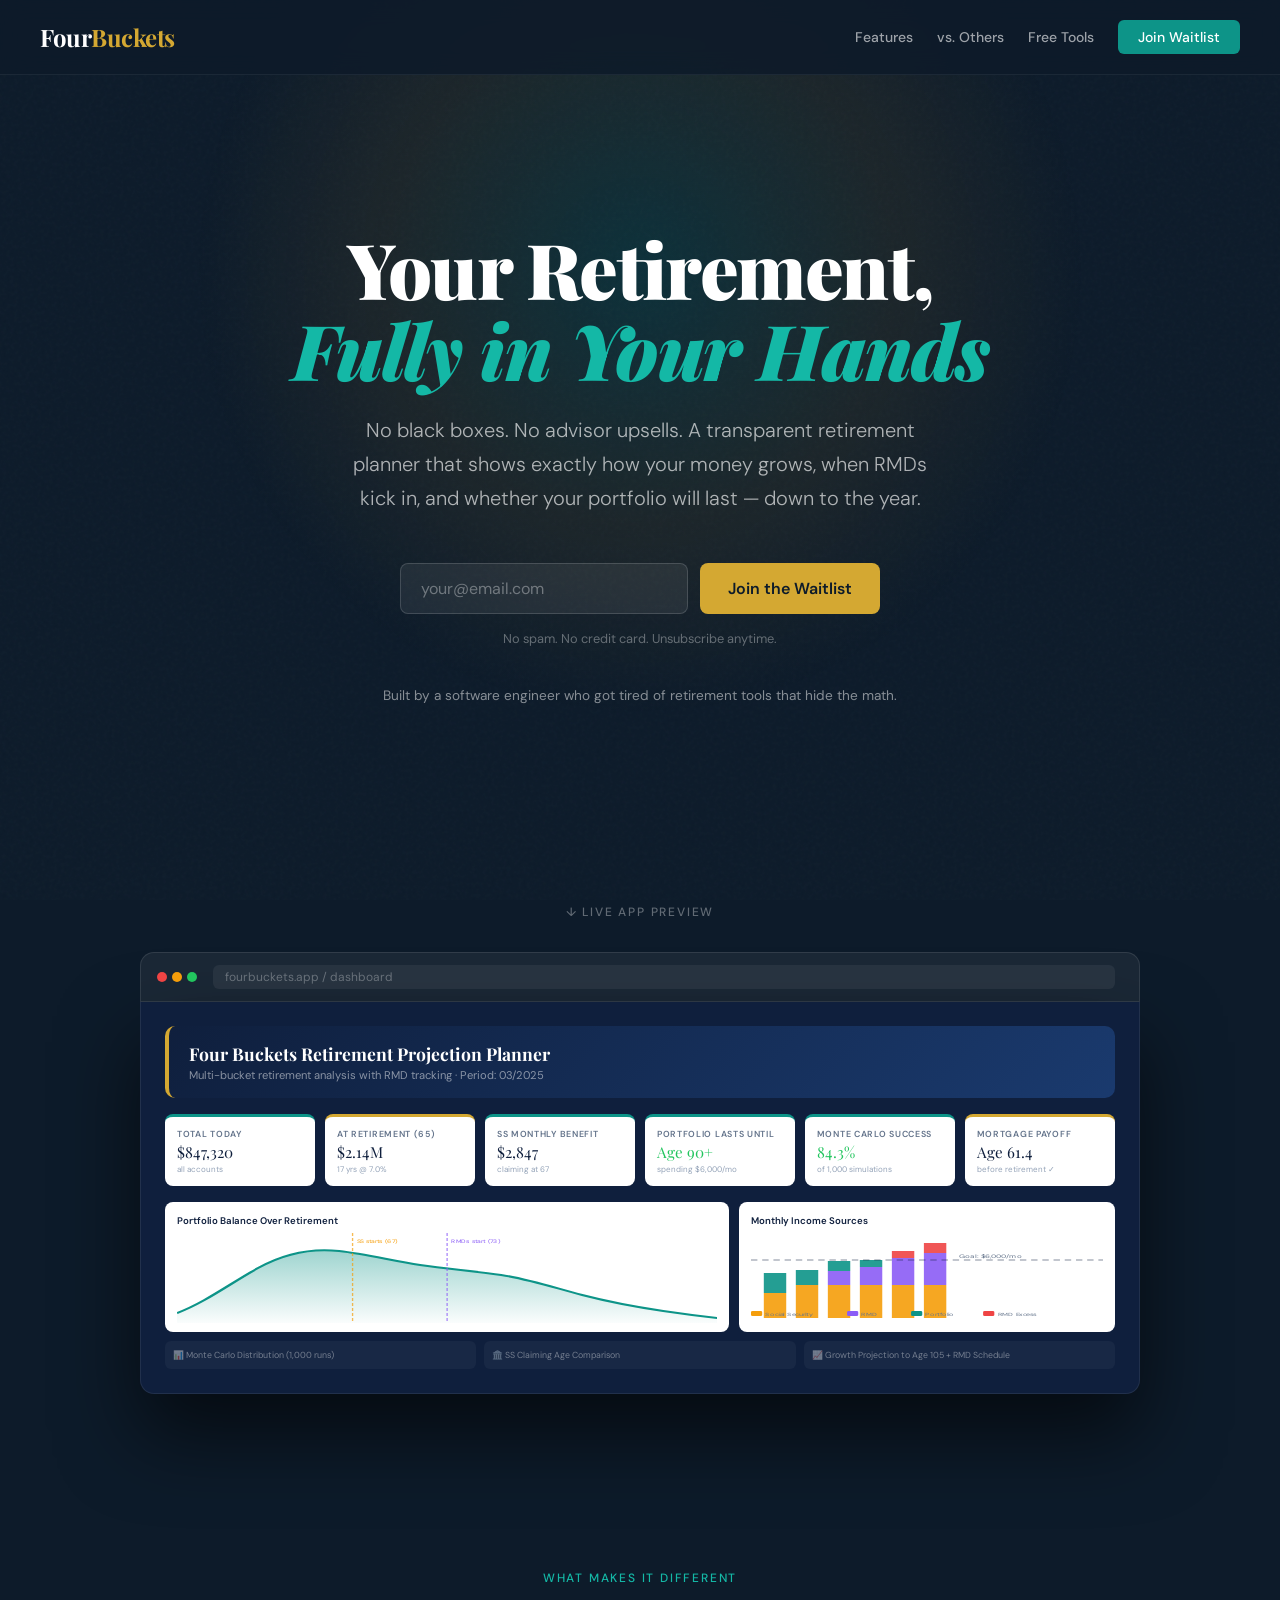
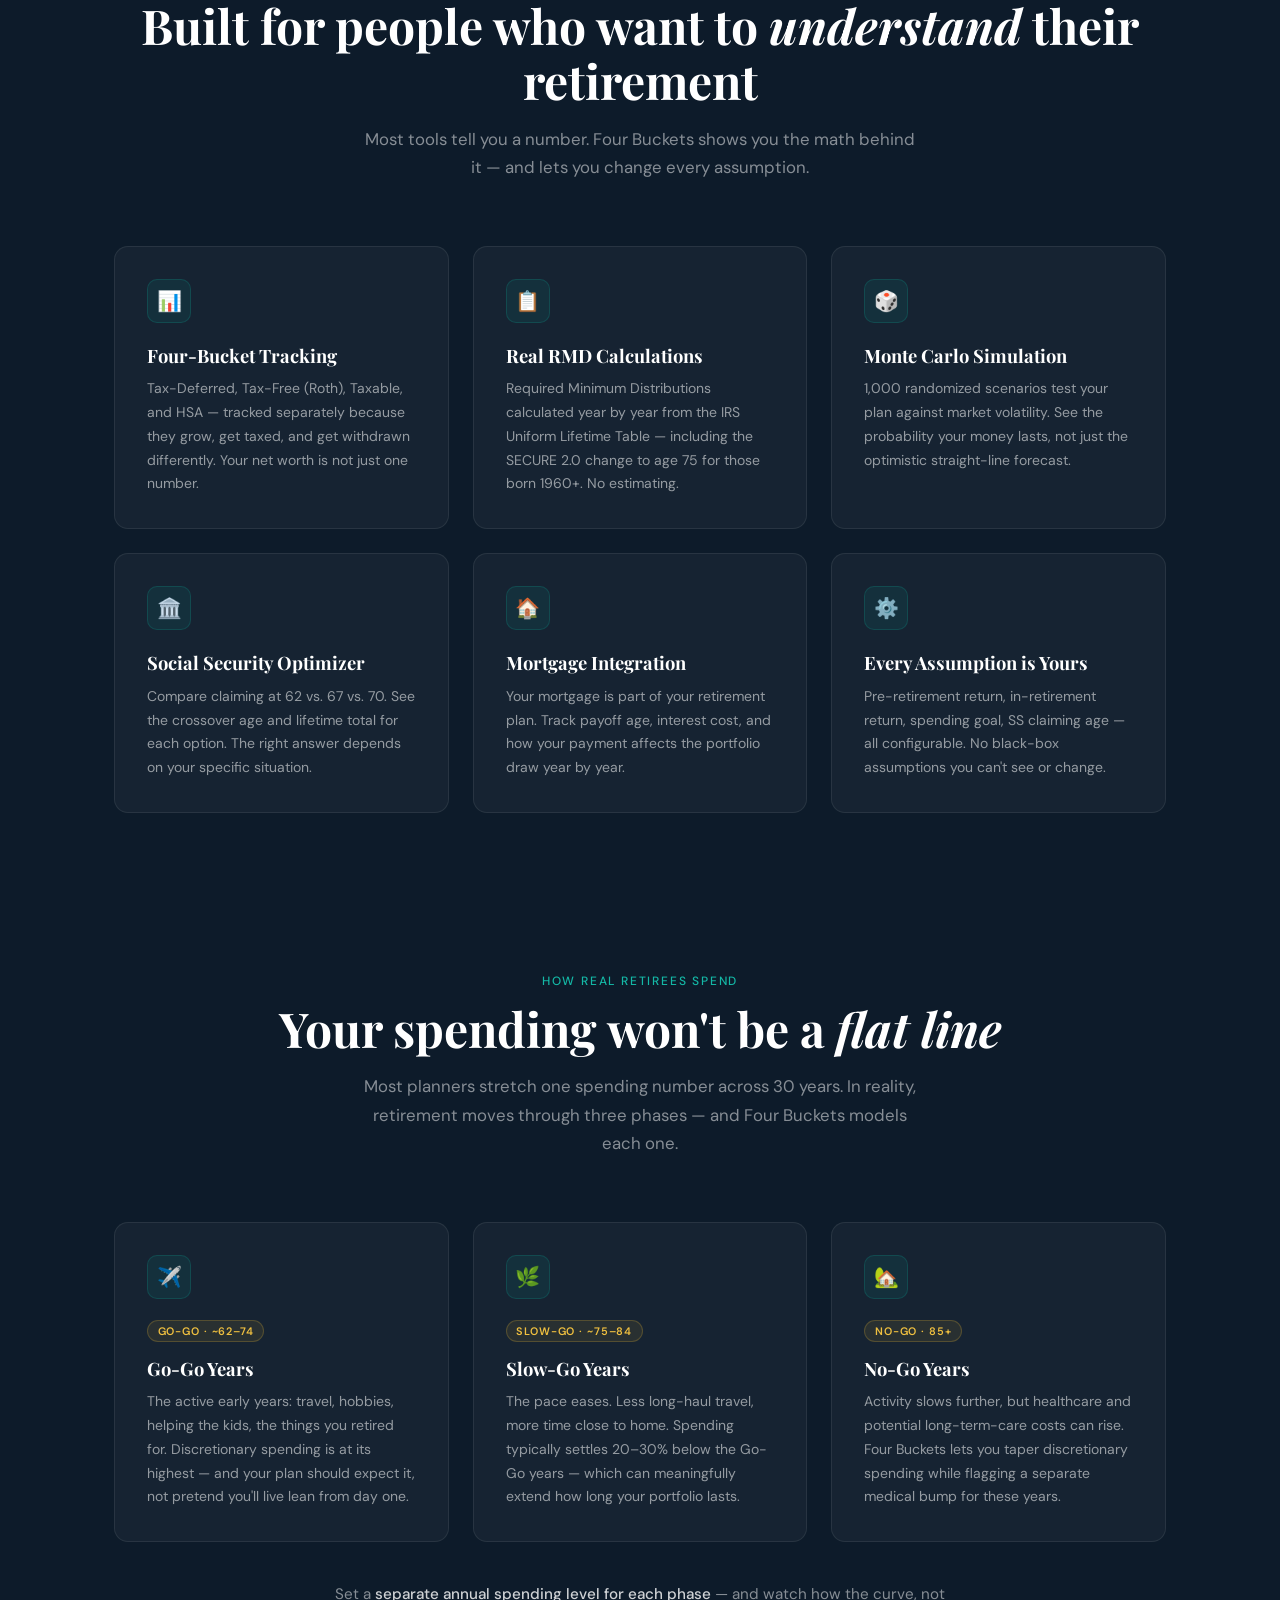
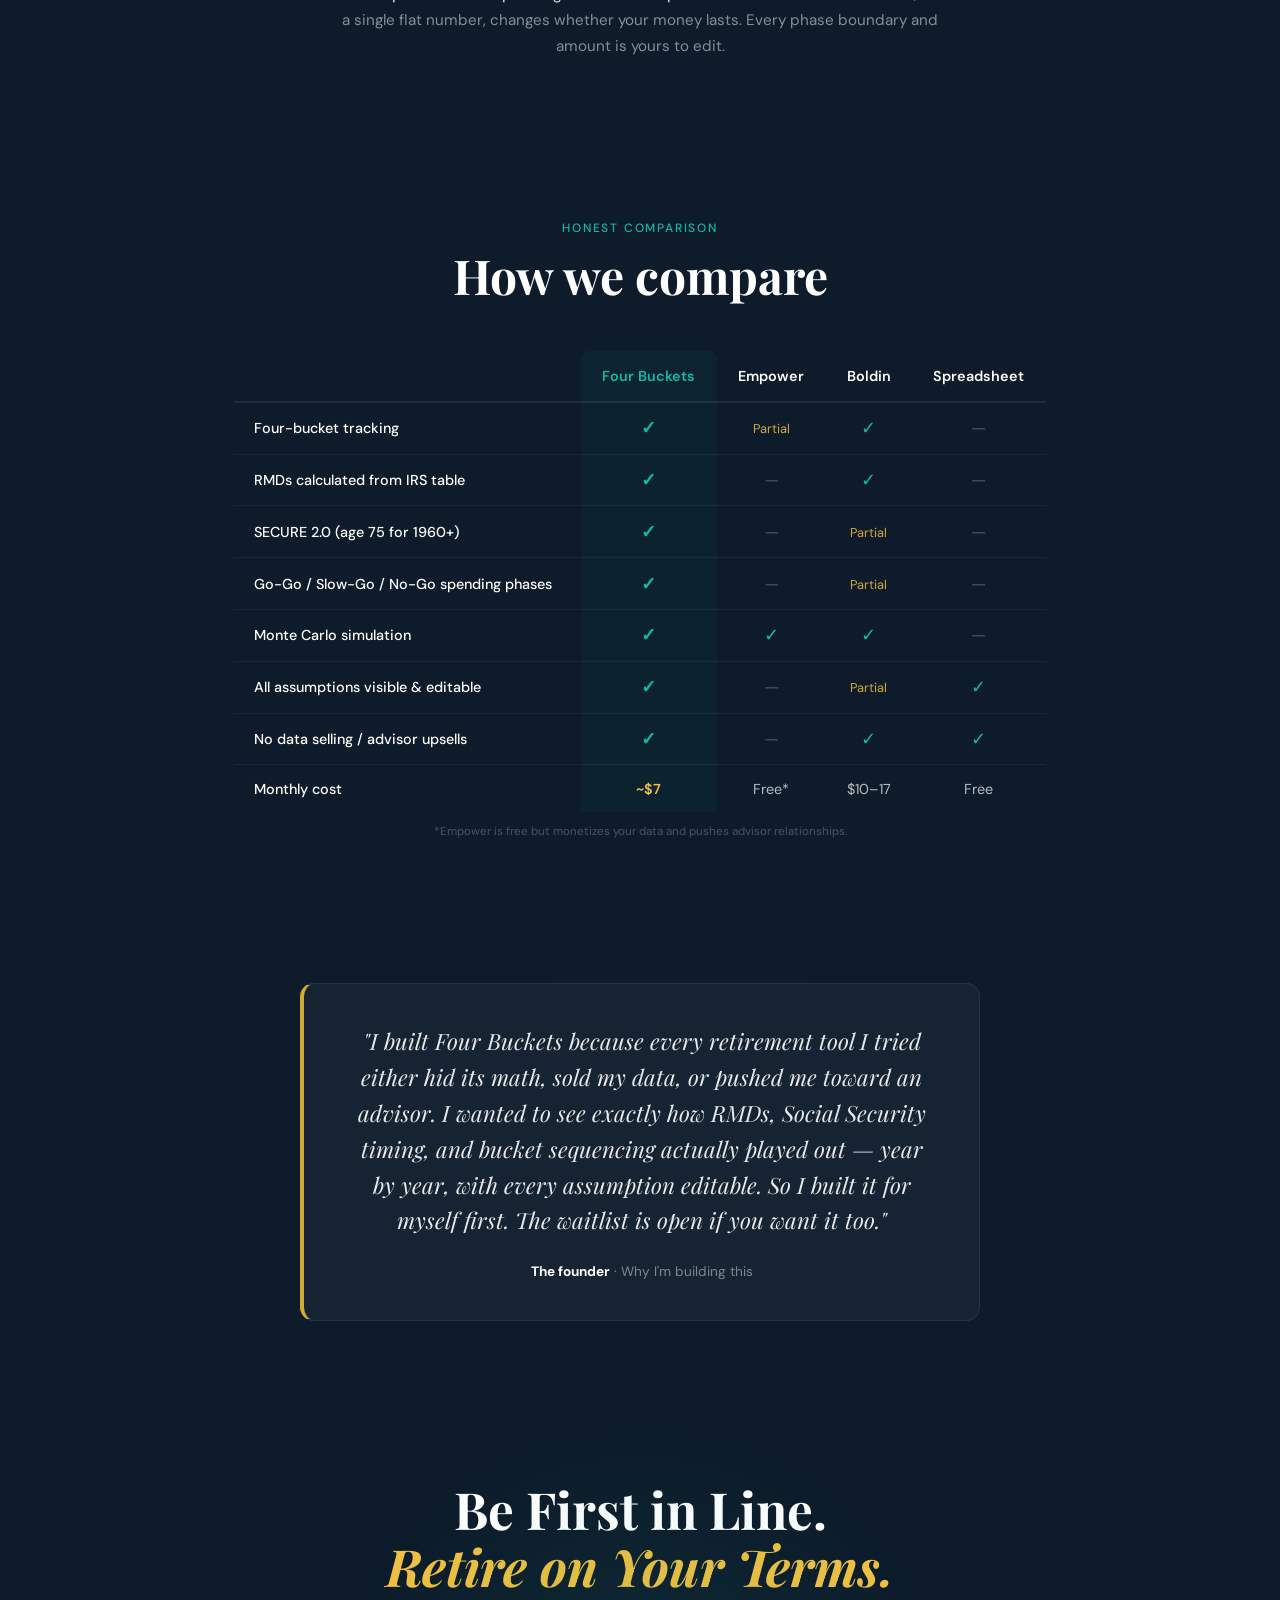
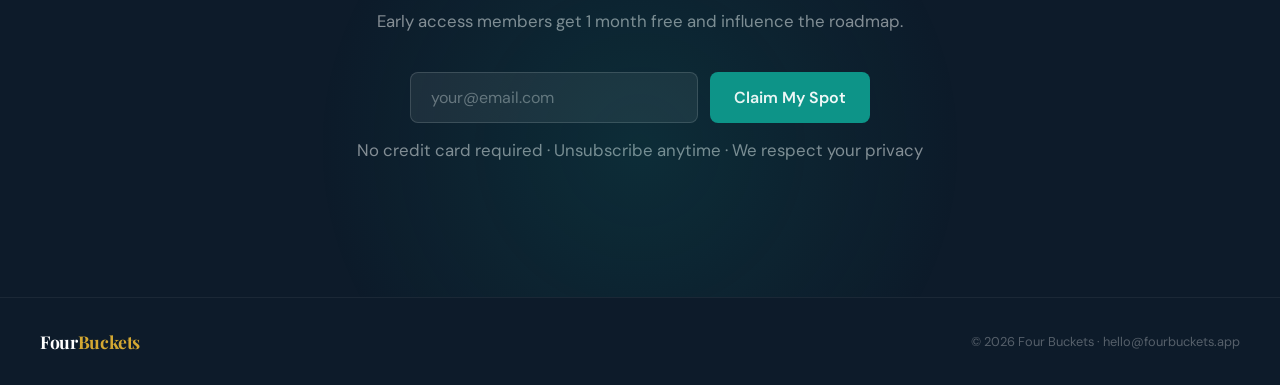
==== commit e16ea382: "Add retirement spending phases functionality announcement" ====
--- a/index.html
+++ b/index.html
@@ -2,6 +2,7 @@
 <html lang="en">
 <head>
 <meta charset="UTF-8">
+<meta name="msvalidate.01" content="DE7DCAB389AF2C1CAE04F841C9C9D28F" />
 <meta name="viewport" content="width=device-width, initial-scale=1.0">
 <title>Four Buckets — Retirement Projection Planner</title>
 <meta name="description" content="A transparent, powerful retirement planning tool that shows exactly how your money grows, when RMDs kick in, and whether your portfolio will last. Join the early access waitlist.">
@@ -393,6 +394,30 @@
   line-height: 1.7;
 }
 
+/* ── Spending phases ── */
+.phase-range {
+  display: inline-block;
+  font-size: 0.68rem;
+  font-weight: 600;
+  letter-spacing: 0.08em;
+  text-transform: uppercase;
+  color: var(--gold2);
+  background: rgba(212,168,50,0.1);
+  border: 1px solid rgba(212,168,50,0.25);
+  padding: 0.2rem 0.6rem;
+  border-radius: 999px;
+  margin-bottom: 0.85rem;
+}
+.phases-note {
+  text-align: center;
+  color: rgba(255,255,255,0.5);
+  font-size: 0.95rem;
+  line-height: 1.7;
+  max-width: 620px;
+  margin: 2.5rem auto 0;
+}
+.phases-note strong { color: rgba(255,255,255,0.8); font-weight: 500; }
+
 /* ── vs Competitors ── */
 .compare {
   padding: 5rem 1.5rem;
@@ -561,6 +586,8 @@
   .cta-signup button { width: 100%; }
 }
 </style>
+<script data-goatcounter="https://fourbuckets.goatcounter.com/count"
+        async src="//gc.zgo.at/count.js"></script>
 </head>
 <body>
 
@@ -570,7 +597,7 @@
   <div class="nav-links" style="display:flex;gap:1.5rem;align-items:center">
     <a href="/#features">Features</a>
     <a href="/#compare">vs. Others</a>
-    <a href="/rmd-calculator/">Free Tools</a>
+    <a href="/tools/">Free Tools</a>
     <a href="/#waitlist" class="nav-cta">Join Waitlist</a>
   </div>
 </nav>
@@ -773,6 +800,36 @@
   </div>
 </section>
 
+<!-- Spending Phases -->
+<section class="features" id="phases">
+  <div class="section-label">How real retirees spend</div>
+  <h2 class="section-title">Your spending won't be a <em>flat line</em></h2>
+  <p class="section-sub">Most planners stretch one spending number across 30 years. In reality, retirement moves through three phases — and Four Buckets models each one.</p>
+
+  <div class="features-grid">
+    <div class="feature-card">
+      <div class="feature-icon">✈️</div>
+      <span class="phase-range">Go-Go · ~62–74</span>
+      <h3>Go-Go Years</h3>
+      <p>The active early years: travel, hobbies, helping the kids, the things you retired for. Discretionary spending is at its highest — and your plan should expect it, not pretend you'll live lean from day one.</p>
+    </div>
+    <div class="feature-card">
+      <div class="feature-icon">🌿</div>
+      <span class="phase-range">Slow-Go · ~75–84</span>
+      <h3>Slow-Go Years</h3>
+      <p>The pace eases. Less long-haul travel, more time close to home. Spending typically settles 20–30% below the Go-Go years — which can meaningfully extend how long your portfolio lasts.</p>
+    </div>
+    <div class="feature-card">
+      <div class="feature-icon">🏡</div>
+      <span class="phase-range">No-Go · 85+</span>
+      <h3>No-Go Years</h3>
+      <p>Activity slows further, but healthcare and potential long-term-care costs can rise. Four Buckets lets you taper discretionary spending while flagging a separate medical bump for these years.</p>
+    </div>
+  </div>
+
+  <p class="phases-note">Set a <strong>separate annual spending level for each phase</strong> — and watch how the curve, not a single flat number, changes whether your money lasts. Every phase boundary and amount is yours to edit.</p>
+</section>
+
 <!-- Comparison -->
 <section class="compare" id="compare">
   <div class="section-label">Honest comparison</div>
@@ -805,6 +862,13 @@
       </tr>
       <tr>
         <td>SECURE 2.0 (age 75 for 1960+)</td>
+        <td class="highlight"><span class="check">✓</span></td>
+        <td><span class="cross">—</span></td>
+        <td><span class="partial">Partial</span></td>
+        <td><span class="cross">—</span></td>
+      </tr>
+      <tr>
+        <td>Go-Go / Slow-Go / No-Go spending phases</td>
         <td class="highlight"><span class="check">✓</span></td>
         <td><span class="cross">—</span></td>
         <td><span class="partial">Partial</span></td>
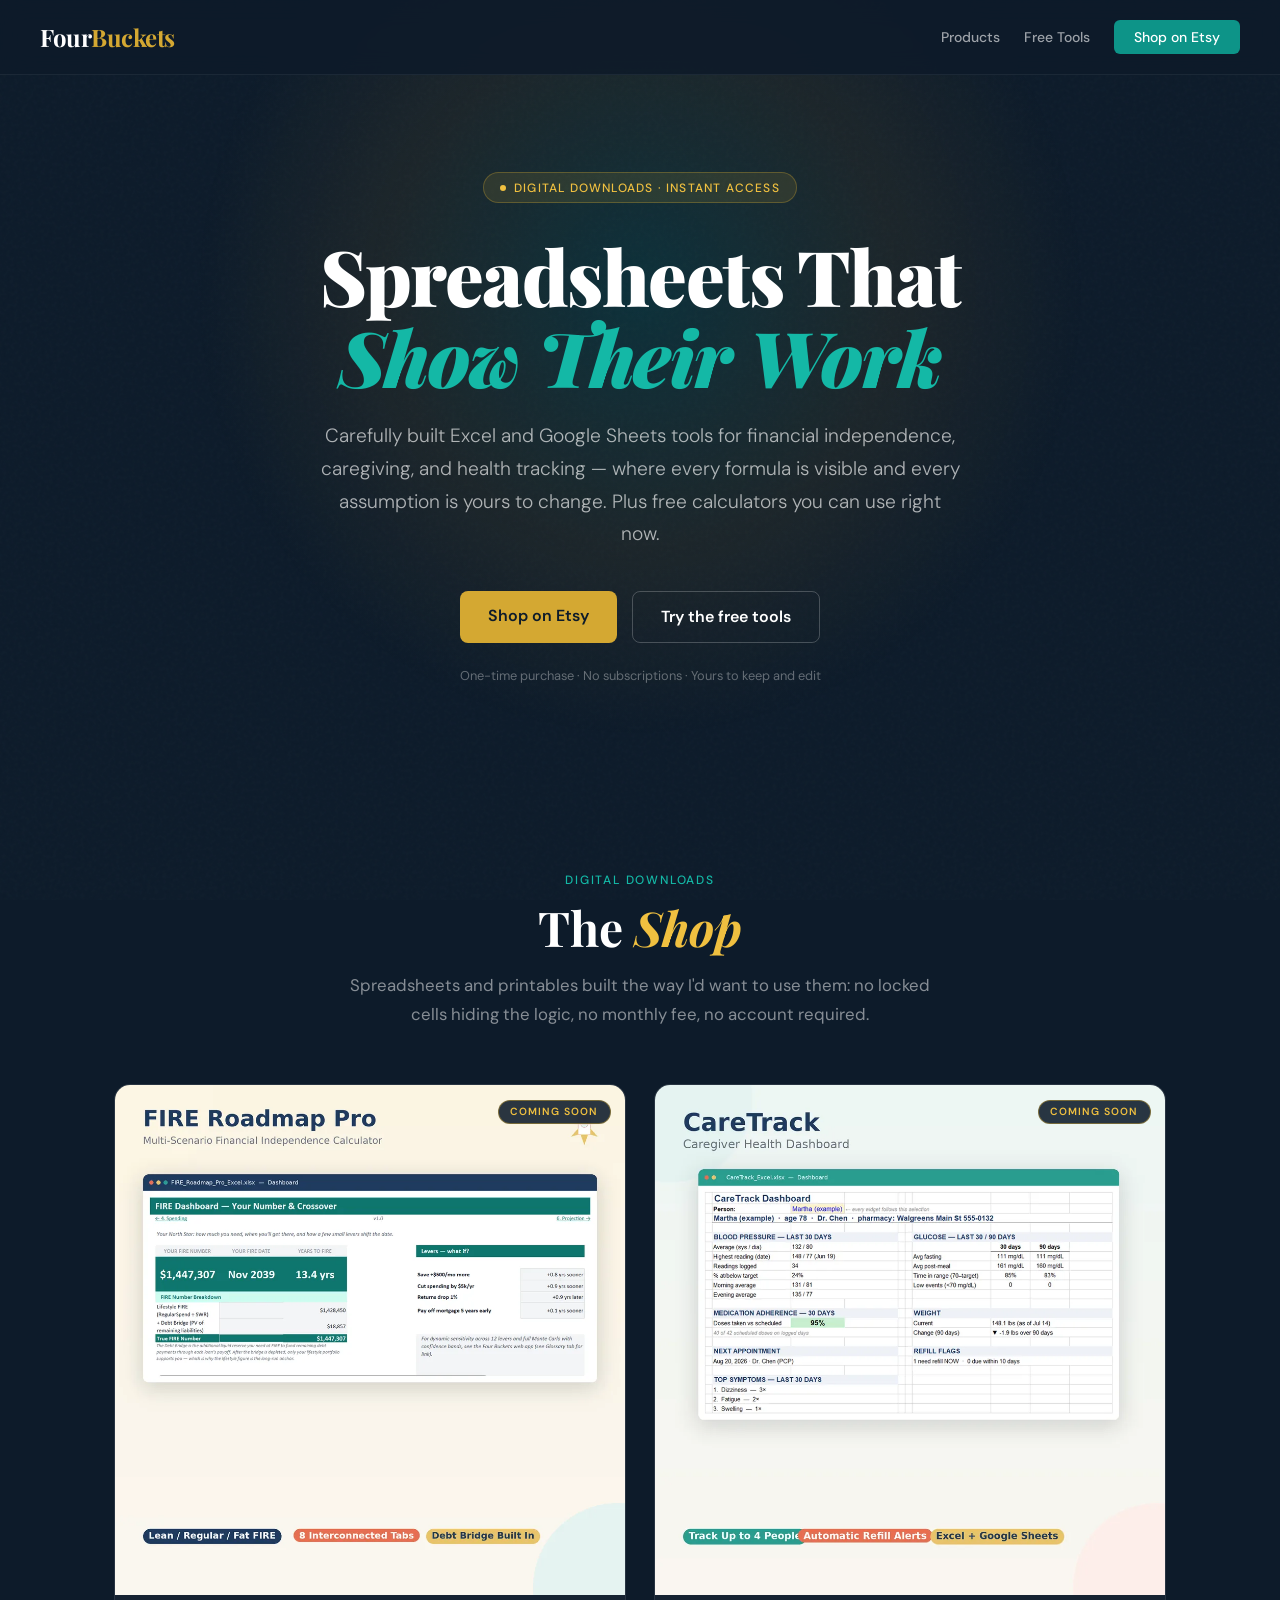
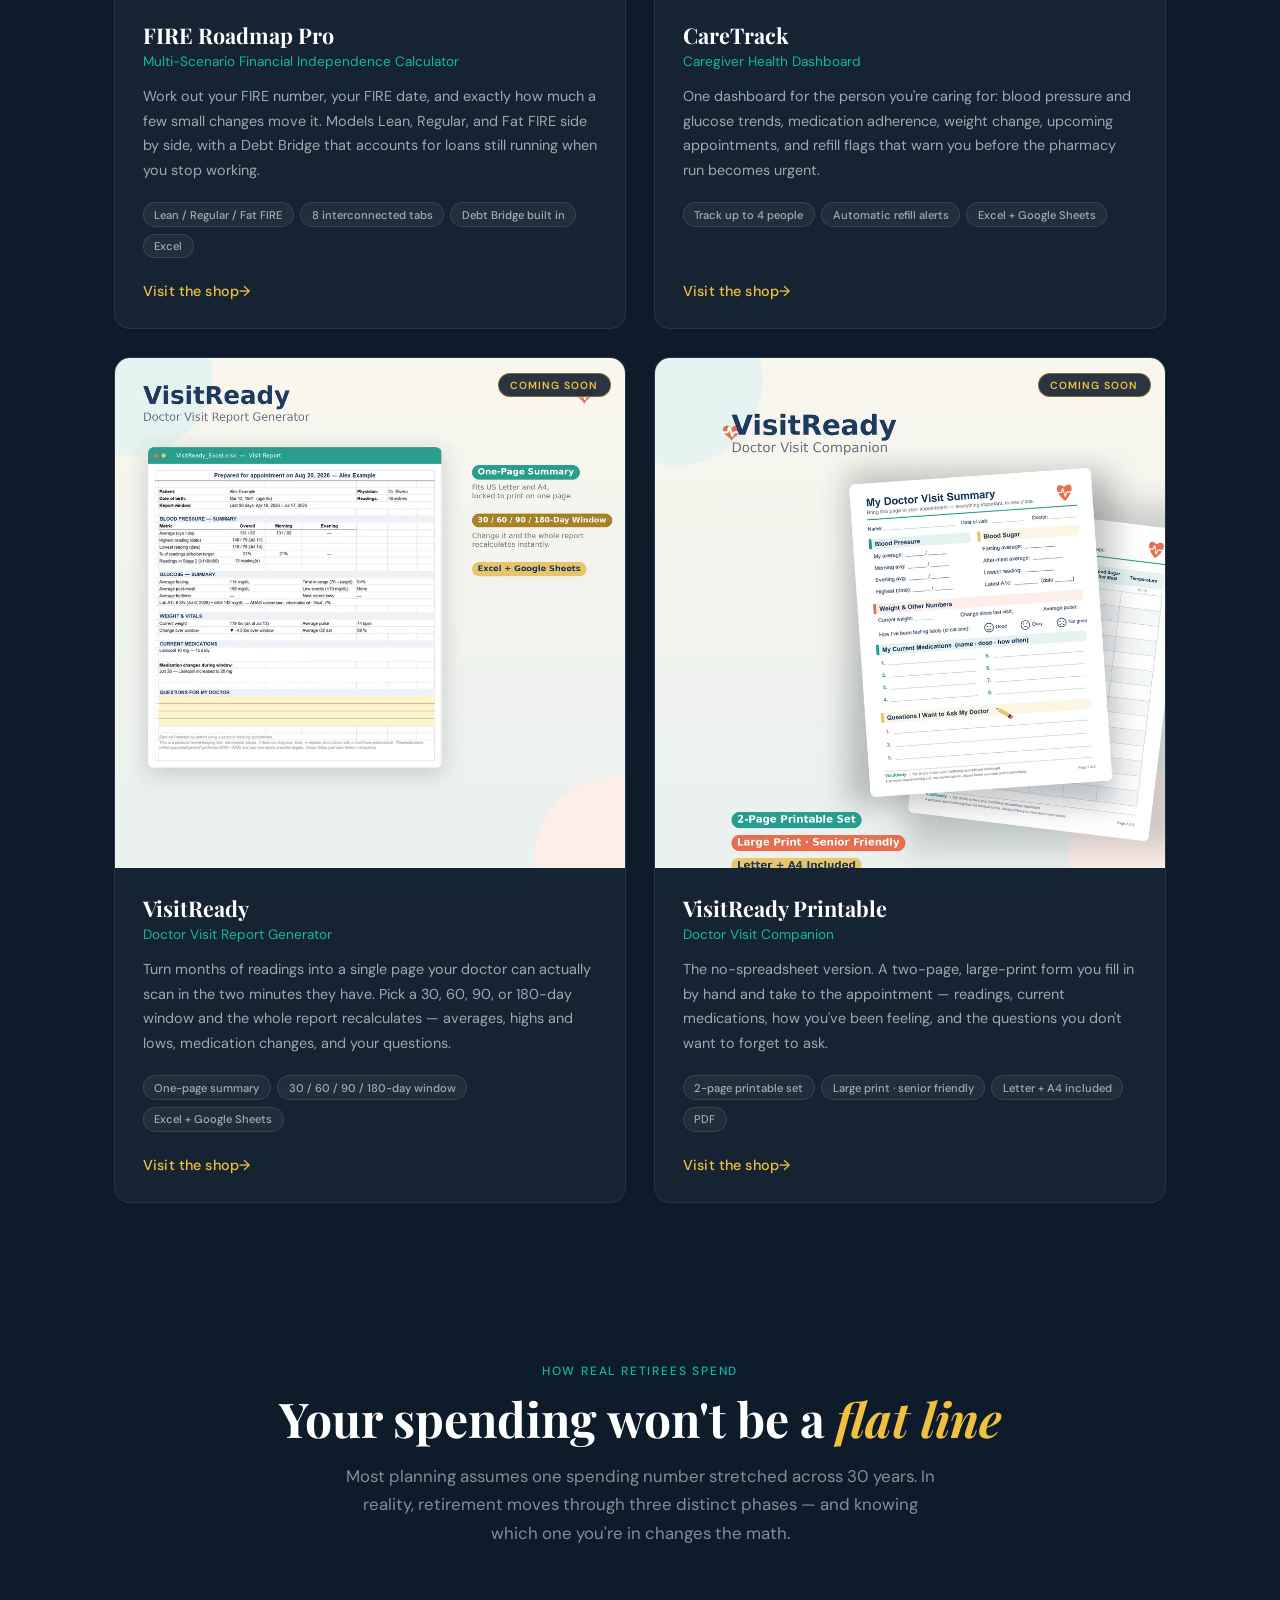
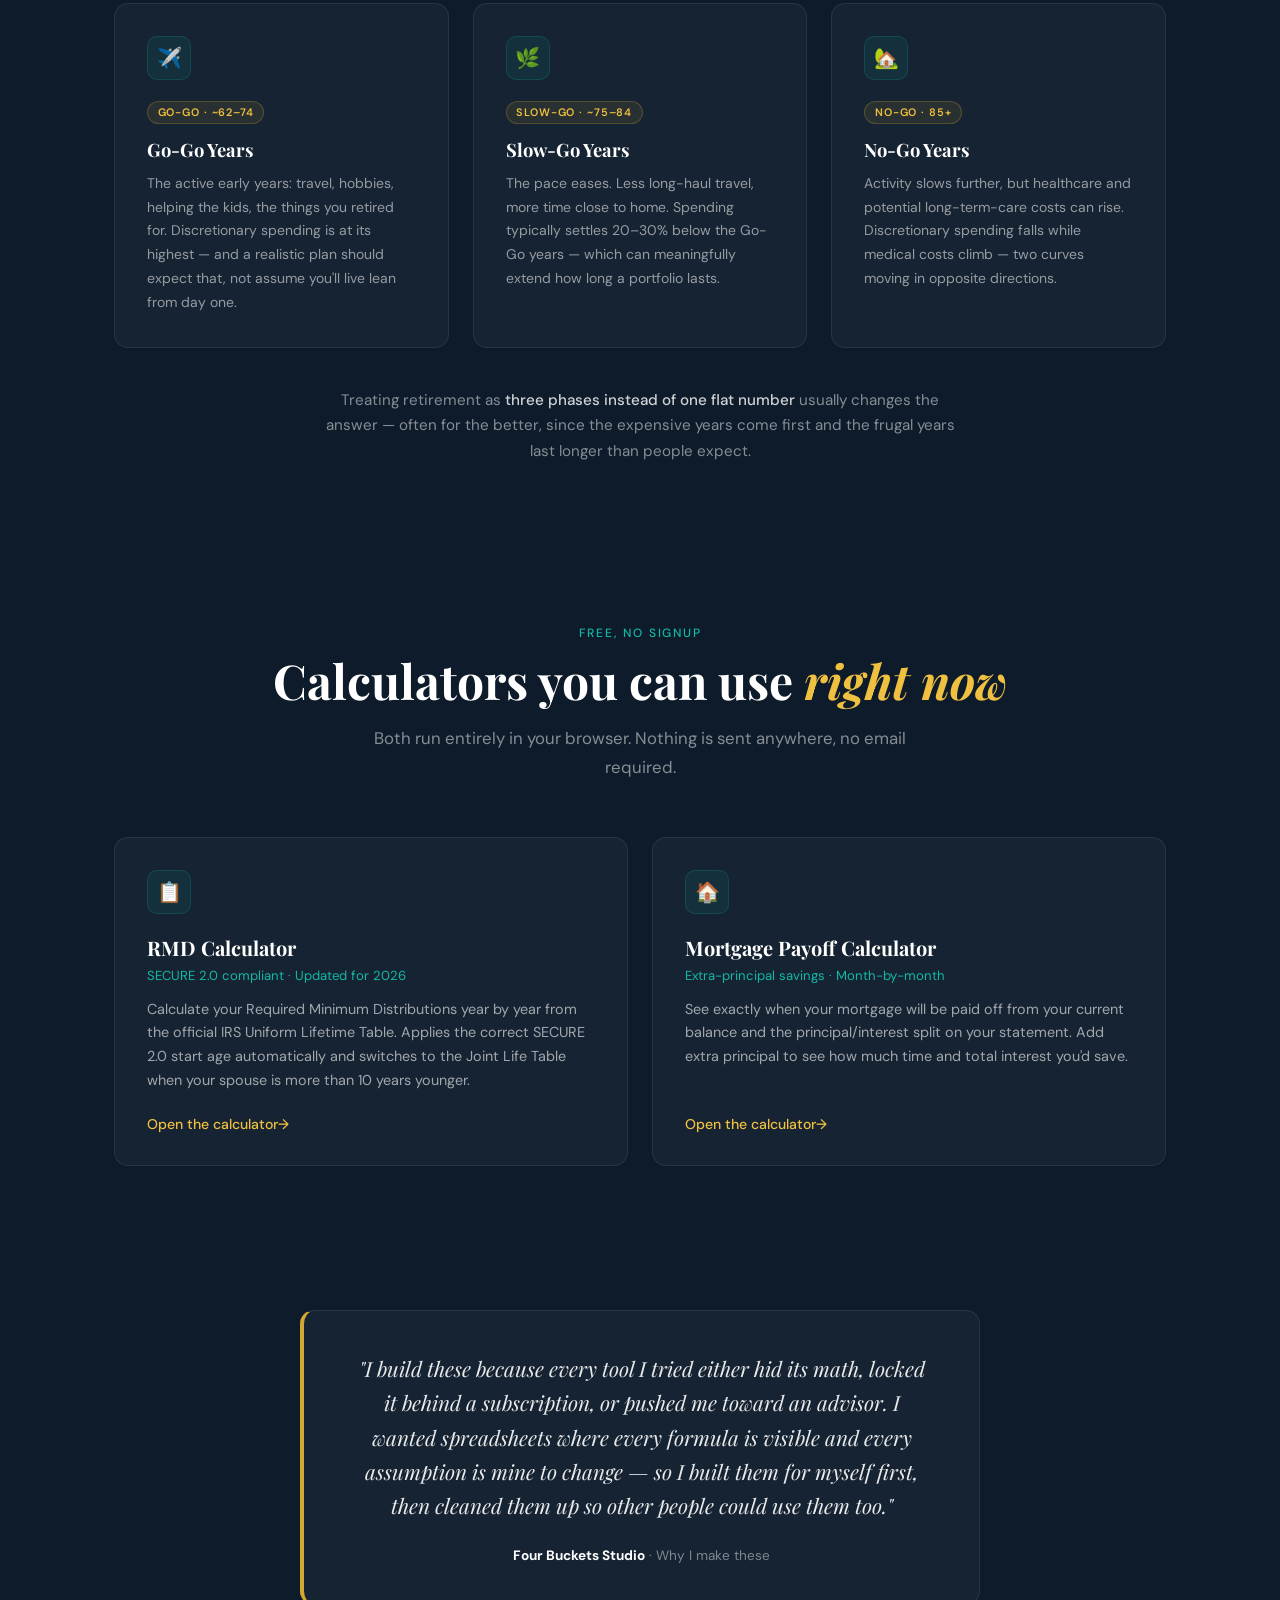
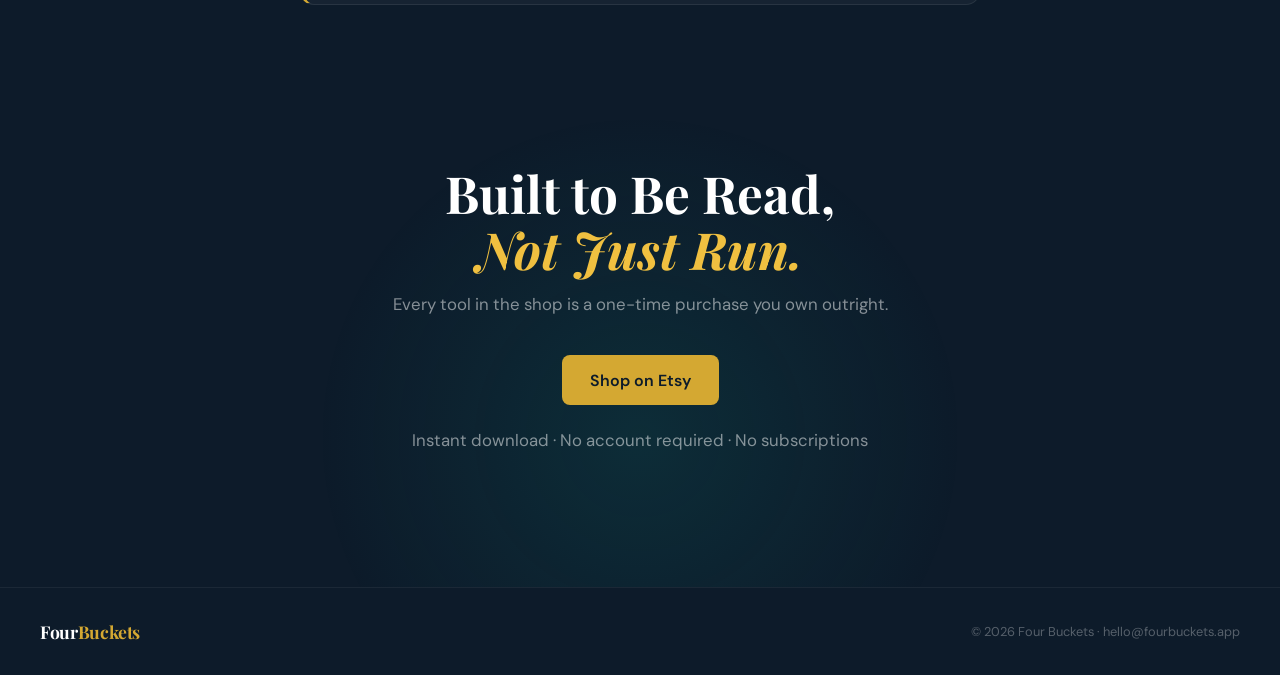
==== commit d79eb3c6: "Pivot site from retirement planner waitlist to Etsy digital products The online retirement planner a" ====
--- a/index.html
+++ b/index.html
@@ -2,33 +2,40 @@
 <html lang="en">
 <head>
 <meta charset="UTF-8">
-<meta name="msvalidate.01" content="DE7DCAB389AF2C1CAE04F841C9C9D28F" />
 <meta name="viewport" content="width=device-width, initial-scale=1.0">
-<title>Four Buckets — Retirement Projection Planner</title>
-<meta name="description" content="A transparent, powerful retirement planning tool that shows exactly how your money grows, when RMDs kick in, and whether your portfolio will last. Join the early access waitlist.">
-<meta property="og:title" content="Four Buckets — Retirement Projection Planner">
-<meta property="og:description" content="No black boxes. No advisor upsells. Just clear, honest retirement math — tracked across all four buckets. Join the waitlist.">
+<title>Four Buckets Studio — Spreadsheets &amp; Printables for FIRE, Retirement &amp; Caregiving</title>
+<meta name="description" content="Carefully built Excel and Google Sheets tools for financial independence, caregiving, and doctor visits — plus free retirement calculators. No subscriptions.">
+<meta name="robots" content="index,follow,max-image-preview:large">
+<link rel="canonical" href="https://fourbuckets.app/">
+
+<!-- Open Graph -->
+<meta property="og:title" content="Four Buckets Studio — Spreadsheets & Printables for FIRE, Retirement & Caregiving">
+<meta property="og:description" content="Carefully built Excel and Google Sheets tools for financial independence, caregiving, and doctor visits — plus free retirement calculators. No subscriptions.">
 <meta property="og:type" content="website">
+<meta property="og:url" content="https://fourbuckets.app/">
+<meta property="og:site_name" content="Four Buckets">
+
 <link rel="icon" href="data:image/svg+xml,<svg xmlns='http://www.w3.org/2000/svg' viewBox='0 0 100 100'><text y='.9em' font-size='90'>💰</text></svg>">
 <link rel="preconnect" href="https://fonts.googleapis.com">
 <link rel="preconnect" href="https://fonts.gstatic.com" crossorigin>
 <link href="https://fonts.googleapis.com/css2?family=Playfair+Display:ital,wght@0,400;0,700;0,900;1,400&family=DM+Sans:wght@300;400;500&display=swap" rel="stylesheet">
 <link rel="stylesheet" href="/css/shared.css">
 <style>
-/* ── Hero Section ── */
+main { position: relative; z-index: 1; }
+
+/* ── Hero ── */
 .hero {
   position: relative;
-  min-height: 100vh;
+  min-height: 88vh;
   display: flex;
   flex-direction: column;
   align-items: center;
   justify-content: center;
   text-align: center;
-  padding: 7rem 1.5rem 5rem;
+  padding: 8rem 1.5rem 4rem;
   overflow: hidden;
 }
 
-/* Radial gradient background */
 .hero::after {
   content: '';
   position: absolute;
@@ -79,7 +86,7 @@
 
 h1 {
   font-family: 'Playfair Display', serif;
-  font-size: clamp(2.8rem, 6vw, 5.5rem);
+  font-size: clamp(2.6rem, 6vw, 5rem);
   font-weight: 900;
   line-height: 1.05;
   letter-spacing: -0.02em;
@@ -87,238 +94,64 @@
   margin: 0 auto 1.5rem;
   animation: fadeUp 0.6s 0.1s ease both;
 }
-
-h1 em {
-  font-style: italic;
-  color: var(--teal2);
-}
+h1 em { font-style: italic; color: var(--teal2); }
 
 .hero-sub {
-  font-size: clamp(1rem, 2vw, 1.25rem);
+  font-size: clamp(1rem, 2vw, 1.2rem);
   font-weight: 300;
   color: rgba(255,255,255,0.65);
-  max-width: 600px;
-  margin: 0 auto 3rem;
+  max-width: 640px;
+  margin: 0 auto 2.5rem;
   line-height: 1.7;
   animation: fadeUp 0.6s 0.2s ease both;
 }
 
-/* ── Signup Form ── */
-.signup-form {
+/* ── Buttons ── */
+.hero-actions {
   display: flex;
-  gap: 0.75rem;
-  max-width: 480px;
-  width: 100%;
-  margin: 0 auto 1rem;
+  gap: 0.9rem;
+  justify-content: center;
+  flex-wrap: wrap;
   animation: fadeUp 0.6s 0.3s ease both;
 }
 
-.signup-form input {
-  flex: 1;
-  background: rgba(255,255,255,0.07);
-  border: 1px solid rgba(255,255,255,0.15);
+.btn {
+  display: inline-block;
+  padding: 0.9rem 1.75rem;
   border-radius: 8px;
-  padding: 0.875rem 1.25rem;
-  color: var(--white);
-  font-family: 'DM Sans', sans-serif;
-  font-size: 1rem;
-  outline: none;
-  transition: border-color 0.2s, background 0.2s;
-}
-.signup-form input::placeholder { color: rgba(255,255,255,0.35); }
-.signup-form input:focus {
-  border-color: var(--teal);
-  background: rgba(255,255,255,0.10);
-}
-
-.signup-form button {
-  background: var(--gold);
-  color: var(--navy);
-  border: none;
-  border-radius: 8px;
-  padding: 0.875rem 1.75rem;
   font-family: 'DM Sans', sans-serif;
   font-size: 1rem;
   font-weight: 600;
-  cursor: pointer;
+  text-decoration: none;
+  transition: background 0.2s, transform 0.15s, border-color 0.2s, color 0.2s;
   white-space: nowrap;
-  transition: background 0.2s, transform 0.15s;
-}
-.signup-form button:hover { background: var(--gold2); transform: translateY(-1px); }
-.signup-form button:active { transform: translateY(0); }
-
-.form-note {
+}
+.btn-primary {
+  background: var(--gold);
+  color: var(--navy);
+}
+.btn-primary:hover { background: var(--gold2); transform: translateY(-1px); }
+
+.btn-secondary {
+  background: transparent;
+  color: var(--white);
+  border: 1px solid rgba(255,255,255,0.22);
+}
+.btn-secondary:hover {
+  border-color: var(--teal2);
+  color: var(--teal2);
+  transform: translateY(-1px);
+}
+
+.hero-note {
   font-size: 0.8rem;
   color: rgba(255,255,255,0.35);
+  margin-top: 1.5rem;
   animation: fadeUp 0.6s 0.35s ease both;
 }
 
-.success-msg {
-  display: none;
-  background: rgba(13,148,136,0.15);
-  border: 1px solid rgba(13,148,136,0.4);
-  color: var(--teal2);
-  padding: 1rem 1.5rem;
-  border-radius: 8px;
-  font-size: 0.95rem;
-  max-width: 480px;
-  margin: 0 auto;
-}
-
-/* ── Social proof ── */
-.social-proof {
-  display: flex;
-  align-items: center;
-  gap: 1rem;
-  justify-content: center;
-  margin-top: 2.5rem;
-  animation: fadeUp 0.6s 0.4s ease both;
-}
-
-.avatars {
-  display: flex;
-}
-.avatar {
-  width: 32px; height: 32px;
-  border-radius: 50%;
-  border: 2px solid var(--navy);
-  margin-left: -8px;
-  font-size: 0.75rem;
-  display: flex;
-  align-items: center;
-  justify-content: center;
-  font-weight: 600;
-  color: var(--navy);
-}
-.avatar:first-child { margin-left: 0; }
-
-.social-proof p {
-  font-size: 0.85rem;
-  color: rgba(255,255,255,0.5);
-}
-.social-proof strong { color: var(--white); }
-
-/* ── App Preview ── */
-.preview-section {
-  position: relative;
-  padding: 0 1.5rem 6rem;
-  text-align: center;
-}
-
-.preview-label {
-  display: inline-block;
-  font-size: 0.75rem;
-  font-weight: 500;
-  letter-spacing: 0.15em;
-  text-transform: uppercase;
-  color: rgba(255,255,255,0.35);
-  margin-bottom: 2rem;
-}
-
-.preview-frame {
-  max-width: 1000px;
-  margin: 0 auto;
-  position: relative;
-}
-
-.browser-chrome {
-  background: rgba(255,255,255,0.06);
-  border: 1px solid rgba(255,255,255,0.1);
-  border-radius: 14px 14px 0 0;
-  padding: 0.75rem 1rem;
-  display: flex;
-  align-items: center;
-  gap: 0.5rem;
-}
-
-.browser-dots {
-  display: flex;
-  gap: 5px;
-}
-.dot { width: 10px; height: 10px; border-radius: 50%; }
-.dot-r { background: #ef4444; }
-.dot-y { background: #f59e0b; }
-.dot-g { background: #22c55e; }
-
-.browser-url {
-  flex: 1;
-  background: rgba(255,255,255,0.06);
-  border-radius: 6px;
-  padding: 0.25rem 0.75rem;
-  font-size: 0.75rem;
-  color: rgba(255,255,255,0.3);
-  margin: 0 0.5rem;
-  text-align: left;
-}
-
-/* ── Dashboard mockup ── */
-.app-preview {
-  background: #0f1f3d;
-  border: 1px solid rgba(255,255,255,0.08);
-  border-top: none;
-  border-radius: 0 0 14px 14px;
-  padding: 1.5rem;
-  text-align: left;
-  overflow: hidden;
-  box-shadow: 0 40px 80px rgba(0,0,0,0.6);
-}
-
-.dash-header {
-  background: linear-gradient(135deg, #0f1f3d 0%, #1a3a6e 100%);
-  border-radius: 10px;
-  padding: 1rem 1.25rem;
-  border-left: 4px solid var(--gold);
-  margin-bottom: 1rem;
-}
-.dash-header h3 {
-  font-family: 'Playfair Display', serif;
-  font-size: 1.1rem;
-  color: var(--white);
-  margin-bottom: 0.2rem;
-}
-.dash-header p { font-size: 0.7rem; color: rgba(255,255,255,0.5); }
-
-.kpi-row {
-  display: grid;
-  grid-template-columns: repeat(6, 1fr);
-  gap: 0.6rem;
-  margin-bottom: 1rem;
-}
-
-.kpi-card {
-  background: white;
-  border-radius: 8px;
-  padding: 0.7rem 0.75rem;
-  border-top: 3px solid var(--teal);
-}
-.kpi-card.gold { border-color: var(--gold); }
-.kpi-card.red  { border-color: #ef4444; }
-.kpi-label { font-size: 0.55rem; text-transform: uppercase; letter-spacing: 0.08em; color: #64748b; font-weight: 600; margin-bottom: 0.3rem; }
-.kpi-value { font-family: 'Playfair Display', serif; font-size: 0.95rem; color: #0f1f3d; line-height: 1; }
-.kpi-sub   { font-size: 0.5rem; color: #94a3b8; margin-top: 0.25rem; }
-
-.chart-row {
-  display: grid;
-  grid-template-columns: 3fr 2fr;
-  gap: 0.6rem;
-  margin-bottom: 0.6rem;
-}
-
-.chart-box {
-  background: white;
-  border-radius: 8px;
-  padding: 0.75rem;
-  height: 130px;
-  overflow: hidden;
-  position: relative;
-}
-.chart-title { font-size: 0.6rem; font-weight: 600; color: #0f1f3d; margin-bottom: 0.4rem; }
-
-/* SVG mini charts */
-.chart-svg { width: 100%; height: 90px; }
-
-/* ── Features ── */
-.features {
+/* ── Section scaffolding ── */
+.section {
   padding: 5rem 1.5rem;
   max-width: 1100px;
   margin: 0 auto;
@@ -342,16 +175,127 @@
   margin-bottom: 1rem;
   line-height: 1.15;
 }
+.section-title em { font-style: italic; color: var(--gold2); }
 
 .section-sub {
   text-align: center;
   color: rgba(255,255,255,0.5);
   font-size: 1.05rem;
-  max-width: 560px;
-  margin: 0 auto 4rem;
+  max-width: 600px;
+  margin: 0 auto 3.5rem;
   line-height: 1.7;
 }
 
+/* ── Product cards ── */
+.product-grid {
+  display: grid;
+  grid-template-columns: repeat(2, 1fr);
+  gap: 1.75rem;
+}
+
+.product-card {
+  display: flex;
+  flex-direction: column;
+  background: rgba(255,255,255,0.04);
+  border: 1px solid rgba(255,255,255,0.08);
+  border-radius: 16px;
+  overflow: hidden;
+  transition: background 0.2s, border-color 0.2s, transform 0.2s;
+}
+.product-card:hover {
+  background: rgba(255,255,255,0.07);
+  border-color: rgba(13,148,136,0.32);
+  transform: translateY(-3px);
+}
+
+.product-media {
+  position: relative;
+  aspect-ratio: 1 / 1;
+  background: var(--cream);
+  overflow: hidden;
+}
+.product-media img {
+  width: 100%;
+  height: 100%;
+  object-fit: cover;
+  display: block;
+}
+
+.product-status {
+  position: absolute;
+  top: 0.9rem;
+  right: 0.9rem;
+  background: rgba(13,27,42,0.88);
+  border: 1px solid rgba(212,168,50,0.45);
+  color: var(--gold2);
+  font-size: 0.65rem;
+  font-weight: 600;
+  letter-spacing: 0.1em;
+  text-transform: uppercase;
+  padding: 0.3rem 0.7rem;
+  border-radius: 999px;
+  backdrop-filter: blur(6px);
+}
+
+.product-body {
+  padding: 1.6rem 1.75rem 1.75rem;
+  display: flex;
+  flex-direction: column;
+  flex: 1;
+}
+
+.product-card h3 {
+  font-family: 'Playfair Display', serif;
+  font-size: 1.35rem;
+  font-weight: 700;
+  margin-bottom: 0.25rem;
+}
+
+.product-tagline {
+  font-size: 0.85rem;
+  color: var(--teal2);
+  margin-bottom: 0.9rem;
+}
+
+.product-card p {
+  font-size: 0.9rem;
+  color: rgba(255,255,255,0.6);
+  line-height: 1.7;
+  margin-bottom: 1.25rem;
+}
+
+.product-badges {
+  display: flex;
+  flex-wrap: wrap;
+  gap: 0.4rem;
+  margin-bottom: 1.5rem;
+}
+.product-badges span {
+  font-size: 0.7rem;
+  font-weight: 500;
+  color: rgba(255,255,255,0.6);
+  background: rgba(255,255,255,0.05);
+  border: 1px solid rgba(255,255,255,0.1);
+  padding: 0.28rem 0.65rem;
+  border-radius: 999px;
+}
+
+.product-cta {
+  margin-top: auto;
+  font-size: 0.9rem;
+  font-weight: 500;
+  color: var(--gold2);
+  text-decoration: none;
+  letter-spacing: 0.01em;
+}
+.product-cta::after {
+  content: ' →';
+  display: inline-block;
+  transition: transform 0.15s;
+}
+.product-card:hover .product-cta::after { transform: translateX(3px); }
+
+/* ── Spending phases ── */
 .features-grid {
   display: grid;
   grid-template-columns: repeat(3, 1fr);
@@ -394,7 +338,6 @@
   line-height: 1.7;
 }
 
-/* ── Spending phases ── */
 .phase-range {
   display: inline-block;
   font-size: 0.68rem;
@@ -413,66 +356,69 @@
   color: rgba(255,255,255,0.5);
   font-size: 0.95rem;
   line-height: 1.7;
-  max-width: 620px;
+  max-width: 640px;
   margin: 2.5rem auto 0;
 }
 .phases-note strong { color: rgba(255,255,255,0.8); font-weight: 500; }
 
-/* ── vs Competitors ── */
-.compare {
-  padding: 5rem 1.5rem;
-  max-width: 860px;
-  margin: 0 auto;
-}
-
-.compare-table {
-  width: 100%;
-  border-collapse: collapse;
+/* ── Free tools ── */
+.tools-grid {
+  display: grid;
+  grid-template-columns: repeat(2, 1fr);
+  gap: 1.5rem;
+}
+
+.tool-card {
+  display: flex;
+  flex-direction: column;
+  background: rgba(255,255,255,0.04);
+  border: 1px solid rgba(255,255,255,0.08);
+  border-radius: 14px;
+  padding: 2rem;
+  text-decoration: none;
+  color: inherit;
+  transition: background 0.2s, border-color 0.2s, transform 0.2s;
+}
+.tool-card:hover {
+  background: rgba(255,255,255,0.07);
+  border-color: rgba(13,148,136,0.35);
+  transform: translateY(-3px);
+}
+.tool-card h3 {
+  font-family: 'Playfair Display', serif;
+  font-size: 1.25rem;
+  font-weight: 700;
+  margin-bottom: 0.35rem;
+}
+.tool-card .tagline {
+  font-size: 0.82rem;
+  color: var(--teal2);
+  margin-bottom: 0.85rem;
+}
+.tool-card p {
   font-size: 0.9rem;
-  margin-top: 3rem;
-}
-
-.compare-table th {
-  padding: 1rem 1.25rem;
-  text-align: center;
-  font-weight: 600;
-  border-bottom: 2px solid rgba(255,255,255,0.08);
-}
-.compare-table th:first-child { text-align: left; }
-.compare-table th.highlight {
-  color: var(--teal2);
-  background: rgba(13,148,136,0.08);
-  border-radius: 8px 8px 0 0;
-}
-
-.compare-table td {
-  padding: 0.9rem 1.25rem;
-  text-align: center;
-  border-bottom: 1px solid rgba(255,255,255,0.05);
-  color: rgba(255,255,255,0.7);
-}
-.compare-table td:first-child {
-  text-align: left;
+  color: rgba(255,255,255,0.6);
+  line-height: 1.65;
+  margin-bottom: 1.4rem;
+  flex: 1;
+}
+.tool-card .cta {
+  font-size: 0.88rem;
+  color: var(--gold2);
   font-weight: 500;
-  color: var(--white);
-}
-.compare-table td.highlight {
-  background: rgba(13,148,136,0.06);
-  color: var(--teal2);
-  font-weight: 600;
-}
-.compare-table tr:last-child td { border-bottom: none; }
-
-.check { color: var(--teal2); font-size: 1.1rem; }
-.cross { color: rgba(255,255,255,0.25); font-size: 1.1rem; }
-.partial { color: var(--gold); font-size: 0.8rem; }
-
-/* ── Testimonial / Quote ── */
-.testimonial {
+}
+.tool-card .cta::after {
+  content: ' →';
+  display: inline-block;
+  transition: transform 0.15s;
+}
+.tool-card:hover .cta::after { transform: translateX(3px); }
+
+/* ── About / founder note ── */
+.about {
   padding: 4rem 1.5rem;
   text-align: center;
 }
-
 .quote-block {
   max-width: 680px;
   margin: 0 auto;
@@ -482,16 +428,14 @@
   border-radius: 14px;
   padding: 2.5rem 3rem;
 }
-
 .quote-text {
   font-family: 'Playfair Display', serif;
-  font-size: clamp(1.1rem, 2vw, 1.4rem);
+  font-size: clamp(1.05rem, 2vw, 1.3rem);
   font-style: italic;
-  line-height: 1.6;
+  line-height: 1.65;
   margin-bottom: 1.5rem;
   color: rgba(255,255,255,0.9);
 }
-
 .quote-author {
   font-size: 0.85rem;
   color: rgba(255,255,255,0.45);
@@ -505,7 +449,6 @@
   position: relative;
   overflow: hidden;
 }
-
 .cta-section::before {
   content: '';
   position: absolute;
@@ -518,7 +461,7 @@
     rgba(13,148,136,0.15) 0%, transparent 65%);
   pointer-events: none;
 }
-
+.cta-section > * { position: relative; }
 .cta-section h2 {
   font-family: 'Playfair Display', serif;
   font-size: clamp(2rem, 4vw, 3.2rem);
@@ -526,64 +469,29 @@
   line-height: 1.1;
 }
 .cta-section h2 em { font-style: italic; color: var(--gold2); }
-
 .cta-section p {
   color: rgba(255,255,255,0.5);
   margin-bottom: 2.5rem;
   font-size: 1.05rem;
 }
-
-.cta-signup {
-  display: flex;
-  gap: 0.75rem;
-  max-width: 460px;
-  margin: 0 auto 1rem;
-}
-.cta-signup input {
-  flex: 1;
-  background: rgba(255,255,255,0.07);
-  border: 1px solid rgba(255,255,255,0.15);
-  border-radius: 8px;
-  padding: 0.875rem 1.25rem;
-  color: var(--white);
-  font-family: 'DM Sans', sans-serif;
-  font-size: 1rem;
-  outline: none;
-  transition: border-color 0.2s;
-}
-.cta-signup input:focus { border-color: var(--teal); }
-.cta-signup input::placeholder { color: rgba(255,255,255,0.35); }
-.cta-signup button {
-  background: var(--teal);
-  color: var(--white);
-  border: none;
-  border-radius: 8px;
-  padding: 0.875rem 1.5rem;
-  font-family: 'DM Sans', sans-serif;
-  font-size: 1rem;
-  font-weight: 600;
-  cursor: pointer;
-  white-space: nowrap;
-  transition: background 0.2s, transform 0.15s;
-}
-.cta-signup button:hover { background: var(--teal2); transform: translateY(-1px); }
-
 .cta-note {
   font-size: 0.8rem;
   color: rgba(255,255,255,0.3);
-}
-
-/* ── Responsive (page-specific; nav + footer in shared.css) ── */
+  margin-top: 1.5rem;
+}
+
+/* ── Responsive ── */
 @media (max-width: 768px) {
-  .signup-form { flex-direction: column; }
-  .signup-form button { width: 100%; }
+  .hero { padding: 7rem 1.25rem 3rem; min-height: auto; }
+  .hero-actions { flex-direction: column; align-items: stretch; }
+  .btn { width: 100%; text-align: center; }
+  .section { padding: 3.5rem 1.25rem; }
+  .product-grid { grid-template-columns: 1fr; }
   .features-grid { grid-template-columns: 1fr; }
-  .kpi-row { grid-template-columns: repeat(3, 1fr); }
-  .chart-row { grid-template-columns: 1fr; }
-  .compare-table { font-size: 0.75rem; }
-  .compare-table th, .compare-table td { padding: 0.6rem 0.6rem; }
-  .cta-signup { flex-direction: column; }
-  .cta-signup button { width: 100%; }
+  .tools-grid { grid-template-columns: 1fr; }
+  .quote-block { padding: 1.75rem 1.5rem; }
+  .about { padding: 3rem 1.25rem; }
+  .cta-section { padding: 4rem 1.25rem; }
 }
 </style>
 <script data-goatcounter="https://fourbuckets.goatcounter.com/count"
@@ -595,380 +503,202 @@
 <nav>
   <a href="/" class="logo">Four<span>Buckets</span></a>
   <div class="nav-links" style="display:flex;gap:1.5rem;align-items:center">
-    <a href="/#features">Features</a>
-    <a href="/#compare">vs. Others</a>
+    <a href="#products">Products</a>
     <a href="/tools/">Free Tools</a>
-    <a href="/#waitlist" class="nav-cta">Join Waitlist</a>
+    <a href="https://www.etsy.com/shop/FourBucketsStudio/" class="nav-cta" target="_blank" rel="noopener">Shop on Etsy</a>
   </div>
 </nav>
 
+<main>
+
 <!-- Hero -->
 <section class="hero" id="top">
-  <h1>Your Retirement,<br><em>Fully in Your Hands</em></h1>
+  <span class="hero-badge">Digital downloads · Instant access</span>
+
+  <h1>Spreadsheets That<br><em>Show Their Work</em></h1>
 
   <p class="hero-sub">
-    No black boxes. No advisor upsells. A transparent retirement planner that shows exactly how your money grows, when RMDs kick in, and whether your portfolio will last — down to the year.
+    Carefully built Excel and Google Sheets tools for financial independence, caregiving, and health tracking — where every formula is visible and every assumption is yours to change. Plus free calculators you can use right now.
   </p>
 
-  <form class="signup-form" id="hero-form" onsubmit="handleSignup(event,'hero')">
-    <input type="email" id="hero-email" placeholder="your@email.com" required>
-    <button type="submit">Join the Waitlist</button>
-  </form>
-  <div class="success-msg" id="hero-success">
-    ✓ You're on the list! We'll be in touch with early access details.
+  <div class="hero-actions">
+    <a href="https://www.etsy.com/shop/FourBucketsStudio/" class="btn btn-primary" target="_blank" rel="noopener">Shop on Etsy</a>
+    <a href="#tools" class="btn btn-secondary">Try the free tools</a>
   </div>
-  <p class="form-note">No spam. No credit card. Unsubscribe anytime.</p>
-
-  <div class="social-proof">
-    <p>Built by a software engineer who got tired of retirement tools that hide the math.</p>
+
+  <p class="hero-note">One-time purchase · No subscriptions · Yours to keep and edit</p>
+</section>
+
+<!-- Products -->
+<section class="section" id="products">
+  <div class="section-label">Digital downloads</div>
+  <h2 class="section-title">The <em>Shop</em></h2>
+  <p class="section-sub">Spreadsheets and printables built the way I'd want to use them: no locked cells hiding the logic, no monthly fee, no account required.</p>
+
+  <div class="product-grid">
+
+    <!-- To go live: replace href with the Etsy listing URL and delete the .product-status span -->
+    <div class="product-card">
+      <div class="product-media">
+        <img src="/img/products/web/fire-roadmap-pro.webp" width="1000" height="1000" loading="lazy"
+             alt="FIRE Roadmap Pro spreadsheet dashboard showing a FIRE number of $1,447,307, a FIRE date of November 2039, and what-if levers.">
+        <span class="product-status">Coming soon</span>
+      </div>
+      <div class="product-body">
+        <h3>FIRE Roadmap Pro</h3>
+        <div class="product-tagline">Multi-Scenario Financial Independence Calculator</div>
+        <p>Work out your FIRE number, your FIRE date, and exactly how much a few small changes move it. Models Lean, Regular, and Fat FIRE side by side, with a Debt Bridge that accounts for loans still running when you stop working.</p>
+        <div class="product-badges">
+          <span>Lean / Regular / Fat FIRE</span>
+          <span>8 interconnected tabs</span>
+          <span>Debt Bridge built in</span>
+          <span>Excel</span>
+        </div>
+        <a class="product-cta" href="https://www.etsy.com/shop/FourBucketsStudio/" target="_blank" rel="noopener">Visit the shop</a>
+      </div>
+    </div>
+
+    <div class="product-card">
+      <div class="product-media">
+        <img src="/img/products/web/caretrack.webp" width="1000" height="1000" loading="lazy"
+             alt="CareTrack caregiver health dashboard showing blood pressure, glucose, medication adherence, weight, next appointment and refill flags.">
+        <span class="product-status">Coming soon</span>
+      </div>
+      <div class="product-body">
+        <h3>CareTrack</h3>
+        <div class="product-tagline">Caregiver Health Dashboard</div>
+        <p>One dashboard for the person you're caring for: blood pressure and glucose trends, medication adherence, weight change, upcoming appointments, and refill flags that warn you before the pharmacy run becomes urgent.</p>
+        <div class="product-badges">
+          <span>Track up to 4 people</span>
+          <span>Automatic refill alerts</span>
+          <span>Excel + Google Sheets</span>
+        </div>
+        <a class="product-cta" href="https://www.etsy.com/shop/FourBucketsStudio/" target="_blank" rel="noopener">Visit the shop</a>
+      </div>
+    </div>
+
+    <div class="product-card">
+      <div class="product-media">
+        <img src="/img/products/web/visitready-spreadsheet.webp" width="1000" height="1000" loading="lazy"
+             alt="VisitReady spreadsheet generating a one-page doctor visit report with blood pressure, glucose, weight, medications and questions.">
+        <span class="product-status">Coming soon</span>
+      </div>
+      <div class="product-body">
+        <h3>VisitReady</h3>
+        <div class="product-tagline">Doctor Visit Report Generator</div>
+        <p>Turn months of readings into a single page your doctor can actually scan in the two minutes they have. Pick a 30, 60, 90, or 180-day window and the whole report recalculates — averages, highs and lows, medication changes, and your questions.</p>
+        <div class="product-badges">
+          <span>One-page summary</span>
+          <span>30 / 60 / 90 / 180-day window</span>
+          <span>Excel + Google Sheets</span>
+        </div>
+        <a class="product-cta" href="https://www.etsy.com/shop/FourBucketsStudio/" target="_blank" rel="noopener">Visit the shop</a>
+      </div>
+    </div>
+
+    <div class="product-card">
+      <div class="product-media">
+        <img src="/img/products/web/visitready-printable.webp" width="1000" height="1000" loading="lazy"
+             alt="VisitReady printable doctor visit companion, a two-page large-print form with spaces for blood pressure, blood sugar, medications and questions.">
+        <span class="product-status">Coming soon</span>
+      </div>
+      <div class="product-body">
+        <h3>VisitReady Printable</h3>
+        <div class="product-tagline">Doctor Visit Companion</div>
+        <p>The no-spreadsheet version. A two-page, large-print form you fill in by hand and take to the appointment — readings, current medications, how you've been feeling, and the questions you don't want to forget to ask.</p>
+        <div class="product-badges">
+          <span>2-page printable set</span>
+          <span>Large print · senior friendly</span>
+          <span>Letter + A4 included</span>
+          <span>PDF</span>
+        </div>
+        <a class="product-cta" href="https://www.etsy.com/shop/FourBucketsStudio/" target="_blank" rel="noopener">Visit the shop</a>
+      </div>
+    </div>
+
   </div>
 </section>
 
-<!-- App Preview -->
-<section class="preview-section">
-  <span class="preview-label">↓ Live app preview</span>
-
-  <div class="preview-frame">
-    <div class="browser-chrome">
-      <div class="browser-dots">
-        <div class="dot dot-r"></div>
-        <div class="dot dot-y"></div>
-        <div class="dot dot-g"></div>
-      </div>
-      <div class="browser-url">fourbuckets.app / dashboard</div>
-    </div>
-
-    <div class="app-preview">
-      <div class="dash-header">
-        <h3>Four Buckets Retirement Projection Planner</h3>
-        <p>Multi-bucket retirement analysis with RMD tracking · Period: 03/2025</p>
-      </div>
-
-      <!-- KPI Cards -->
-      <div class="kpi-row">
-        <div class="kpi-card">
-          <div class="kpi-label">Total Today</div>
-          <div class="kpi-value">$847,320</div>
-          <div class="kpi-sub">all accounts</div>
-        </div>
-        <div class="kpi-card gold">
-          <div class="kpi-label">At Retirement (65)</div>
-          <div class="kpi-value">$2.14M</div>
-          <div class="kpi-sub">17 yrs @ 7.0%</div>
-        </div>
-        <div class="kpi-card">
-          <div class="kpi-label">SS Monthly Benefit</div>
-          <div class="kpi-value">$2,847</div>
-          <div class="kpi-sub">claiming at 67</div>
-        </div>
-        <div class="kpi-card">
-          <div class="kpi-label">Portfolio Lasts Until</div>
-          <div class="kpi-value" style="color:#22c55e">Age 90+</div>
-          <div class="kpi-sub">spending $6,000/mo</div>
-        </div>
-        <div class="kpi-card">
-          <div class="kpi-label">Monte Carlo Success</div>
-          <div class="kpi-value" style="color:#22c55e">84.3%</div>
-          <div class="kpi-sub">of 1,000 simulations</div>
-        </div>
-        <div class="kpi-card gold">
-          <div class="kpi-label">Mortgage Payoff</div>
-          <div class="kpi-value">Age 61.4</div>
-          <div class="kpi-sub">before retirement ✓</div>
-        </div>
-      </div>
-
-      <!-- Charts row -->
-      <div class="chart-row">
-        <div class="chart-box">
-          <div class="chart-title">Portfolio Balance Over Retirement</div>
-          <svg class="chart-svg" viewBox="0 0 400 90" preserveAspectRatio="none">
-            <defs>
-              <linearGradient id="portGrad" x1="0" y1="0" x2="0" y2="1">
-                <stop offset="0%" stop-color="#0d9488" stop-opacity="0.4"/>
-                <stop offset="100%" stop-color="#0d9488" stop-opacity="0.02"/>
-              </linearGradient>
-            </defs>
-            <path d="M0,80 C20,70 40,50 60,35 C80,20 100,15 120,18 C140,21 160,28 180,32 C200,36 220,38 240,42 C260,46 280,55 300,62 C320,69 340,74 360,78 C380,82 400,85 400,85 L400,90 L0,90 Z"
-              fill="url(#portGrad)" stroke="none"/>
-            <path d="M0,80 C20,70 40,50 60,35 C80,20 100,15 120,18 C140,21 160,28 180,32 C200,36 220,38 240,42 C260,46 280,55 300,62 C320,69 340,74 360,78 C380,82 400,85 400,85"
-              fill="none" stroke="#0d9488" stroke-width="2"/>
-            <!-- RMD start line -->
-            <line x1="200" y1="0" x2="200" y2="90" stroke="#8b5cf6" stroke-width="1" stroke-dasharray="3,2" opacity="0.7"/>
-            <text x="203" y="10" font-size="5" fill="#8b5cf6" font-family="DM Sans">RMDs start (73)</text>
-            <!-- SS start line -->
-            <line x1="130" y1="0" x2="130" y2="90" stroke="#f59e0b" stroke-width="1" stroke-dasharray="3,2" opacity="0.7"/>
-            <text x="133" y="10" font-size="5" fill="#f59e0b" font-family="DM Sans">SS starts (67)</text>
-          </svg>
-        </div>
-
-        <div class="chart-box">
-          <div class="chart-title">Monthly Income Sources</div>
-          <svg class="chart-svg" viewBox="0 0 220 90" preserveAspectRatio="none">
-            <!-- Bars: SS (gold) + RMD (purple) + Portfolio (teal) stacked -->
-            <!-- Age 65 -->
-            <rect x="8"  y="60" width="14" height="25" fill="#f59e0b" opacity="0.9"/>
-            <rect x="8"  y="40" width="14" height="20" fill="#0d9488" opacity="0.9"/>
-            <!-- Age 68 -->
-            <rect x="28" y="52" width="14" height="33" fill="#f59e0b" opacity="0.9"/>
-            <rect x="28" y="37" width="14" height="15" fill="#0d9488" opacity="0.9"/>
-            <!-- Age 73 — RMD kicks in -->
-            <rect x="48" y="52" width="14" height="33" fill="#f59e0b" opacity="0.9"/>
-            <rect x="48" y="38" width="14" height="14" fill="#8b5cf6" opacity="0.9"/>
-            <rect x="48" y="28" width="14" height="10" fill="#0d9488" opacity="0.9"/>
-            <!-- Age 78 -->
-            <rect x="68" y="52" width="14" height="33" fill="#f59e0b" opacity="0.9"/>
-            <rect x="68" y="34" width="14" height="18" fill="#8b5cf6" opacity="0.9"/>
-            <rect x="68" y="27" width="14" height="7" fill="#0d9488" opacity="0.9"/>
-            <!-- Age 83 — RMD > goal -->
-            <rect x="88" y="52" width="14" height="33" fill="#f59e0b" opacity="0.9"/>
-            <rect x="88" y="25" width="14" height="27" fill="#8b5cf6" opacity="0.9"/>
-            <rect x="88" y="18" width="14" height="7" fill="#ef4444" opacity="0.9"/>
-            <!-- Age 88 -->
-            <rect x="108" y="52" width="14" height="33" fill="#f59e0b" opacity="0.9"/>
-            <rect x="108" y="20" width="14" height="32" fill="#8b5cf6" opacity="0.9"/>
-            <rect x="108" y="10" width="14" height="10" fill="#ef4444" opacity="0.9"/>
-            <!-- Spending goal line -->
-            <line x1="0" y1="27" x2="220" y2="27" stroke="#0f1f3d" stroke-width="1" stroke-dasharray="4,3" opacity="0.5"/>
-            <text x="130" y="25" font-size="5" fill="#64748b" font-family="DM Sans">Goal: $6,000/mo</text>
-            <!-- Legend -->
-            <rect x="0" y="78" width="7" height="5" fill="#f59e0b" rx="1"/>
-            <text x="9" y="83" font-size="4.5" fill="#64748b" font-family="DM Sans">Social Security</text>
-            <rect x="60" y="78" width="7" height="5" fill="#8b5cf6" rx="1"/>
-            <text x="69" y="83" font-size="4.5" fill="#64748b" font-family="DM Sans">RMD</text>
-            <rect x="100" y="78" width="7" height="5" fill="#0d9488" rx="1"/>
-            <text x="109" y="83" font-size="4.5" fill="#64748b" font-family="DM Sans">Portfolio</text>
-            <rect x="145" y="78" width="7" height="5" fill="#ef4444" rx="1"/>
-            <text x="154" y="83" font-size="4.5" fill="#64748b" font-family="DM Sans">RMD Excess</text>
-          </svg>
-        </div>
-      </div>
-
-      <!-- Bottom row hint -->
-      <div style="display:grid;grid-template-columns:1fr 1fr 1fr;gap:0.5rem">
-        <div style="background:rgba(255,255,255,0.04);border-radius:6px;padding:0.5rem;font-size:0.55rem;color:rgba(255,255,255,0.4)">
-          📊 Monte Carlo Distribution (1,000 runs)
-        </div>
-        <div style="background:rgba(255,255,255,0.04);border-radius:6px;padding:0.5rem;font-size:0.55rem;color:rgba(255,255,255,0.4)">
-          🏛️ SS Claiming Age Comparison
-        </div>
-        <div style="background:rgba(255,255,255,0.04);border-radius:6px;padding:0.5rem;font-size:0.55rem;color:rgba(255,255,255,0.4)">
-          📈 Growth Projection to Age 105 + RMD Schedule
-        </div>
-      </div>
-    </div>
-  </div>
-</section>
-
-<!-- Features -->
-<section class="features" id="features">
-  <div class="section-label">What makes it different</div>
-  <h2 class="section-title">Built for people who want to <em>understand</em> their retirement</h2>
-  <p class="section-sub">Most tools tell you a number. Four Buckets shows you the math behind it — and lets you change every assumption.</p>
-
-  <div class="features-grid">
-    <div class="feature-card">
-      <div class="feature-icon">📊</div>
-      <h3>Four-Bucket Tracking</h3>
-      <p>Tax-Deferred, Tax-Free (Roth), Taxable, and HSA — tracked separately because they grow, get taxed, and get withdrawn differently. Your net worth is not just one number.</p>
-    </div>
-    <div class="feature-card">
-      <div class="feature-icon">📋</div>
-      <h3>Real RMD Calculations</h3>
-      <p>Required Minimum Distributions calculated year by year from the IRS Uniform Lifetime Table — including the SECURE 2.0 change to age 75 for those born 1960+. No estimating.</p>
-    </div>
-    <div class="feature-card">
-      <div class="feature-icon">🎲</div>
-      <h3>Monte Carlo Simulation</h3>
-      <p>1,000 randomized scenarios test your plan against market volatility. See the probability your money lasts, not just the optimistic straight-line forecast.</p>
-    </div>
-    <div class="feature-card">
-      <div class="feature-icon">🏛️</div>
-      <h3>Social Security Optimizer</h3>
-      <p>Compare claiming at 62 vs. 67 vs. 70. See the crossover age and lifetime total for each option. The right answer depends on your specific situation.</p>
-    </div>
-    <div class="feature-card">
-      <div class="feature-icon">🏠</div>
-      <h3>Mortgage Integration</h3>
-      <p>Your mortgage is part of your retirement plan. Track payoff age, interest cost, and how your payment affects the portfolio draw year by year.</p>
-    </div>
-    <div class="feature-card">
-      <div class="feature-icon">⚙️</div>
-      <h3>Every Assumption is Yours</h3>
-      <p>Pre-retirement return, in-retirement return, spending goal, SS claiming age — all configurable. No black-box assumptions you can't see or change.</p>
-    </div>
-  </div>
-</section>
-
-<!-- Spending Phases -->
-<section class="features" id="phases">
+<!-- Spending phases (educational) -->
+<section class="section" id="phases">
   <div class="section-label">How real retirees spend</div>
   <h2 class="section-title">Your spending won't be a <em>flat line</em></h2>
-  <p class="section-sub">Most planners stretch one spending number across 30 years. In reality, retirement moves through three phases — and Four Buckets models each one.</p>
+  <p class="section-sub">Most planning assumes one spending number stretched across 30 years. In reality, retirement moves through three distinct phases — and knowing which one you're in changes the math.</p>
 
   <div class="features-grid">
     <div class="feature-card">
       <div class="feature-icon">✈️</div>
       <span class="phase-range">Go-Go · ~62–74</span>
       <h3>Go-Go Years</h3>
-      <p>The active early years: travel, hobbies, helping the kids, the things you retired for. Discretionary spending is at its highest — and your plan should expect it, not pretend you'll live lean from day one.</p>
+      <p>The active early years: travel, hobbies, helping the kids, the things you retired for. Discretionary spending is at its highest — and a realistic plan should expect that, not assume you'll live lean from day one.</p>
     </div>
     <div class="feature-card">
       <div class="feature-icon">🌿</div>
       <span class="phase-range">Slow-Go · ~75–84</span>
       <h3>Slow-Go Years</h3>
-      <p>The pace eases. Less long-haul travel, more time close to home. Spending typically settles 20–30% below the Go-Go years — which can meaningfully extend how long your portfolio lasts.</p>
+      <p>The pace eases. Less long-haul travel, more time close to home. Spending typically settles 20–30% below the Go-Go years — which can meaningfully extend how long a portfolio lasts.</p>
     </div>
     <div class="feature-card">
       <div class="feature-icon">🏡</div>
       <span class="phase-range">No-Go · 85+</span>
       <h3>No-Go Years</h3>
-      <p>Activity slows further, but healthcare and potential long-term-care costs can rise. Four Buckets lets you taper discretionary spending while flagging a separate medical bump for these years.</p>
+      <p>Activity slows further, but healthcare and potential long-term-care costs can rise. Discretionary spending falls while medical costs climb — two curves moving in opposite directions.</p>
     </div>
   </div>
 
-  <p class="phases-note">Set a <strong>separate annual spending level for each phase</strong> — and watch how the curve, not a single flat number, changes whether your money lasts. Every phase boundary and amount is yours to edit.</p>
+  <p class="phases-note">Treating retirement as <strong>three phases instead of one flat number</strong> usually changes the answer — often for the better, since the expensive years come first and the frugal years last longer than people expect.</p>
 </section>
 
-<!-- Comparison -->
-<section class="compare" id="compare">
-  <div class="section-label">Honest comparison</div>
-  <h2 class="section-title" style="text-align:center">How we compare</h2>
-
-  <table class="compare-table">
-    <thead>
-      <tr>
-        <th></th>
-        <th class="highlight">Four Buckets</th>
-        <th>Empower</th>
-        <th>Boldin</th>
-        <th>Spreadsheet</th>
-      </tr>
-    </thead>
-    <tbody>
-      <tr>
-        <td>Four-bucket tracking</td>
-        <td class="highlight"><span class="check">✓</span></td>
-        <td><span class="partial">Partial</span></td>
-        <td><span class="check">✓</span></td>
-        <td><span class="cross">—</span></td>
-      </tr>
-      <tr>
-        <td>RMDs calculated from IRS table</td>
-        <td class="highlight"><span class="check">✓</span></td>
-        <td><span class="cross">—</span></td>
-        <td><span class="check">✓</span></td>
-        <td><span class="cross">—</span></td>
-      </tr>
-      <tr>
-        <td>SECURE 2.0 (age 75 for 1960+)</td>
-        <td class="highlight"><span class="check">✓</span></td>
-        <td><span class="cross">—</span></td>
-        <td><span class="partial">Partial</span></td>
-        <td><span class="cross">—</span></td>
-      </tr>
-      <tr>
-        <td>Go-Go / Slow-Go / No-Go spending phases</td>
-        <td class="highlight"><span class="check">✓</span></td>
-        <td><span class="cross">—</span></td>
-        <td><span class="partial">Partial</span></td>
-        <td><span class="cross">—</span></td>
-      </tr>
-      <tr>
-        <td>Monte Carlo simulation</td>
-        <td class="highlight"><span class="check">✓</span></td>
-        <td><span class="check">✓</span></td>
-        <td><span class="check">✓</span></td>
-        <td><span class="cross">—</span></td>
-      </tr>
-      <tr>
-        <td>All assumptions visible & editable</td>
-        <td class="highlight"><span class="check">✓</span></td>
-        <td><span class="cross">—</span></td>
-        <td><span class="partial">Partial</span></td>
-        <td><span class="check">✓</span></td>
-      </tr>
-      <tr>
-        <td>No data selling / advisor upsells</td>
-        <td class="highlight"><span class="check">✓</span></td>
-        <td><span class="cross">—</span></td>
-        <td><span class="check">✓</span></td>
-        <td><span class="check">✓</span></td>
-      </tr>
-      <tr>
-        <td>Monthly cost</td>
-        <td class="highlight" style="color:var(--gold2)">~$7</td>
-        <td>Free*</td>
-        <td>$10–17</td>
-        <td>Free</td>
-      </tr>
-    </tbody>
-  </table>
-  <p style="font-size:0.72rem;color:rgba(255,255,255,0.25);margin-top:0.75rem;text-align:center">*Empower is free but monetizes your data and pushes advisor relationships.</p>
-</section>
-
-<!-- Founder note -->
-<section class="testimonial">
-  <div class="quote-block">
-    <p class="quote-text">"I built Four Buckets because every retirement tool I tried either hid its math, sold my data, or pushed me toward an advisor. I wanted to see exactly how RMDs, Social Security timing, and bucket sequencing actually played out — year by year, with every assumption editable. So I built it for myself first. The waitlist is open if you want it too."</p>
-    <p class="quote-author"><strong>The founder</strong> · Why I'm building this</p>
+<!-- Free tools -->
+<section class="section" id="tools">
+  <div class="section-label">Free, no signup</div>
+  <h2 class="section-title">Calculators you can use <em>right now</em></h2>
+  <p class="section-sub">Both run entirely in your browser. Nothing is sent anywhere, no email required.</p>
+
+  <div class="tools-grid">
+    <a class="tool-card" href="/rmd-calculator/">
+      <div class="feature-icon">📋</div>
+      <h3>RMD Calculator</h3>
+      <div class="tagline">SECURE 2.0 compliant · Updated for 2026</div>
+      <p>Calculate your Required Minimum Distributions year by year from the official IRS Uniform Lifetime Table. Applies the correct SECURE 2.0 start age automatically and switches to the Joint Life Table when your spouse is more than 10 years younger.</p>
+      <span class="cta">Open the calculator</span>
+    </a>
+
+    <a class="tool-card" href="/mortgage-payoff-calculator/">
+      <div class="feature-icon">🏠</div>
+      <h3>Mortgage Payoff Calculator</h3>
+      <div class="tagline">Extra-principal savings · Month-by-month</div>
+      <p>See exactly when your mortgage will be paid off from your current balance and the principal/interest split on your statement. Add extra principal to see how much time and total interest you'd save.</p>
+      <span class="cta">Open the calculator</span>
+    </a>
   </div>
 </section>
 
+<!-- About -->
+<section class="about">
+  <div class="quote-block">
+    <p class="quote-text">"I build these because every tool I tried either hid its math, locked it behind a subscription, or pushed me toward an advisor. I wanted spreadsheets where every formula is visible and every assumption is mine to change — so I built them for myself first, then cleaned them up so other people could use them too."</p>
+    <p class="quote-author"><strong>Four Buckets Studio</strong> · Why I make these</p>
+  </div>
+</section>
+
 <!-- Final CTA -->
-<section class="cta-section" id="waitlist">
-  <h2>Be First in Line.<br><em>Retire on Your Terms.</em></h2>
-  <p>Early access members get 1 month free and influence the roadmap.</p>
-
-  <form class="cta-signup" id="cta-form" onsubmit="handleSignup(event,'cta')">
-    <input type="email" id="cta-email" placeholder="your@email.com" required>
-    <button type="submit">Claim My Spot</button>
-  </form>
-  <div class="success-msg" id="cta-success" style="max-width:460px;margin:0 auto">
-    ✓ You're in! Check your inbox for confirmation.
-  </div>
-  <p class="cta-note">No credit card required · Unsubscribe anytime · We respect your privacy</p>
+<section class="cta-section">
+  <h2>Built to Be Read,<br><em>Not Just Run.</em></h2>
+  <p>Every tool in the shop is a one-time purchase you own outright.</p>
+  <a href="https://www.etsy.com/shop/FourBucketsStudio/" class="btn btn-primary" target="_blank" rel="noopener">Shop on Etsy</a>
+  <p class="cta-note">Instant download · No account required · No subscriptions</p>
 </section>
 
+</main>
+
 <footer>
-  <div class="logo" style="font-size:1.1rem">Four<span style="color:var(--gold)">Buckets</span></div>
-  <div>© 2026 Four Buckets · <a href="mailto:hello@fourbuckets.app" style="color:rgba(255,255,255,0.3);text-decoration:none">hello@fourbuckets.app</a></div>
+  <a href="/" class="logo" style="font-size:1.1rem">Four<span>Buckets</span></a>
+  <div>© 2026 Four Buckets · <a href="mailto:hello@fourbuckets.app">hello@fourbuckets.app</a></div>
 </footer>
 
 <script>
-// Simple waitlist handler — replace the fetch URL with your actual form endpoint
-// (e.g. a Formspree URL, MailerLite form action, or your own API)
-function handleSignup(e, source) {
-  e.preventDefault();
-  const emailInput = document.getElementById(source === 'hero' ? 'hero-email' : 'cta-email');
-  const successMsg = document.getElementById(source === 'hero' ? 'hero-success' : 'cta-success');
-  const form = e.target;
-  const email = emailInput.value;
-
-  // ─── REPLACE THIS URL with your Formspree / MailerLite / own endpoint ───
-  const ENDPOINT = 'https://formspree.io/f/mzdkypee';
-
-  // Disable form during submission
-  form.querySelectorAll('input,button').forEach(el => el.disabled = true);
-  const btn = form.querySelector('button');
-  btn.textContent = 'Joining…';
-
-  fetch(ENDPOINT, {
-    method: 'POST',
-    headers: { 'Content-Type': 'application/json', 'Accept': 'application/json' },
-    body: JSON.stringify({ email, source })
-  })
-  .then(r => r.ok ? showSuccess() : fallbackSuccess())
-  .catch(() => fallbackSuccess());   // show success even if fetch fails (demo mode)
-
-  function showSuccess() {
-    form.style.display = 'none';
-    successMsg.style.display = 'block';
-  }
-  function fallbackSuccess() { showSuccess(); }
-}
-
-// Smooth intersection observer for subtle reveal
+// Subtle reveal on scroll
 const observer = new IntersectionObserver(entries => {
   entries.forEach(e => {
     if (e.isIntersecting) {
@@ -978,7 +708,7 @@
   });
 }, { threshold: 0.1 });
 
-document.querySelectorAll('.feature-card, .quote-block, .compare-table').forEach(el => {
+document.querySelectorAll('.product-card, .feature-card, .tool-card, .quote-block').forEach(el => {
   el.style.opacity = '0';
   el.style.transform = 'translateY(24px)';
   el.style.transition = 'opacity 0.5s ease, transform 0.5s ease';
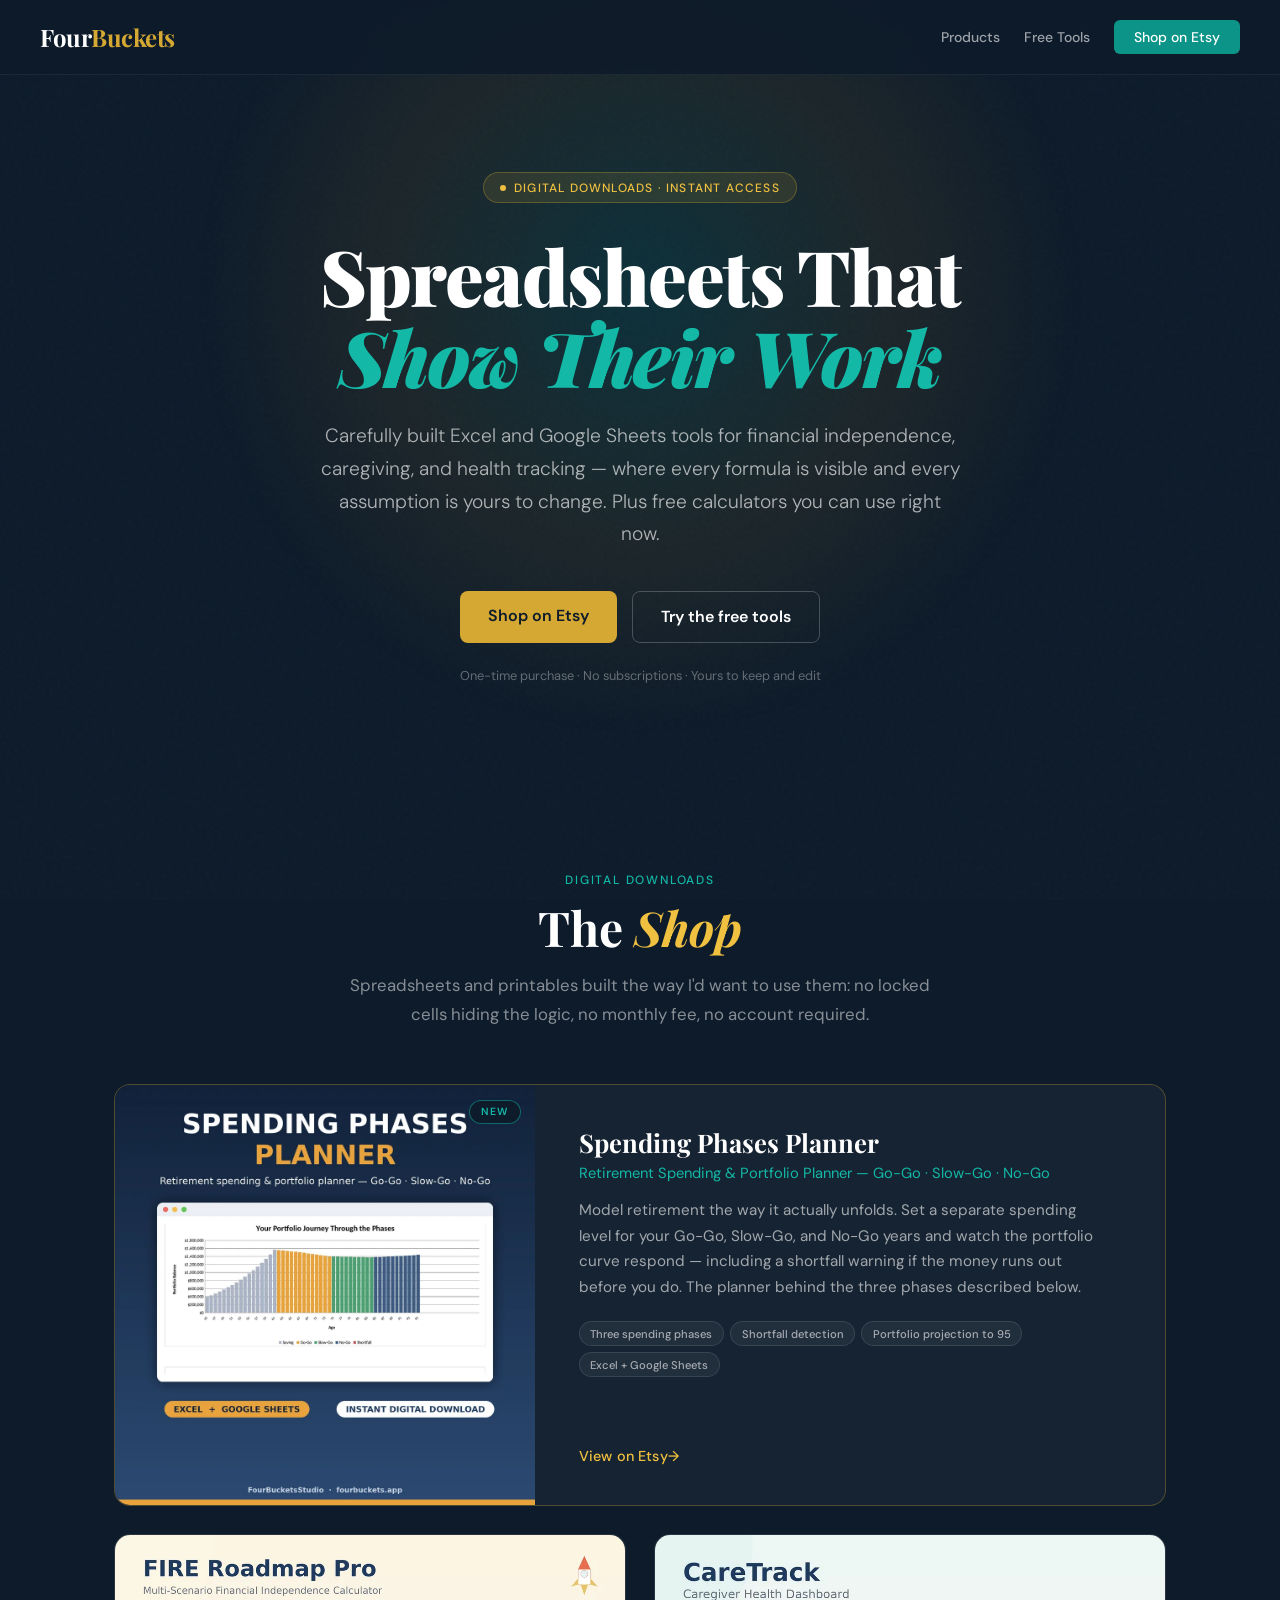
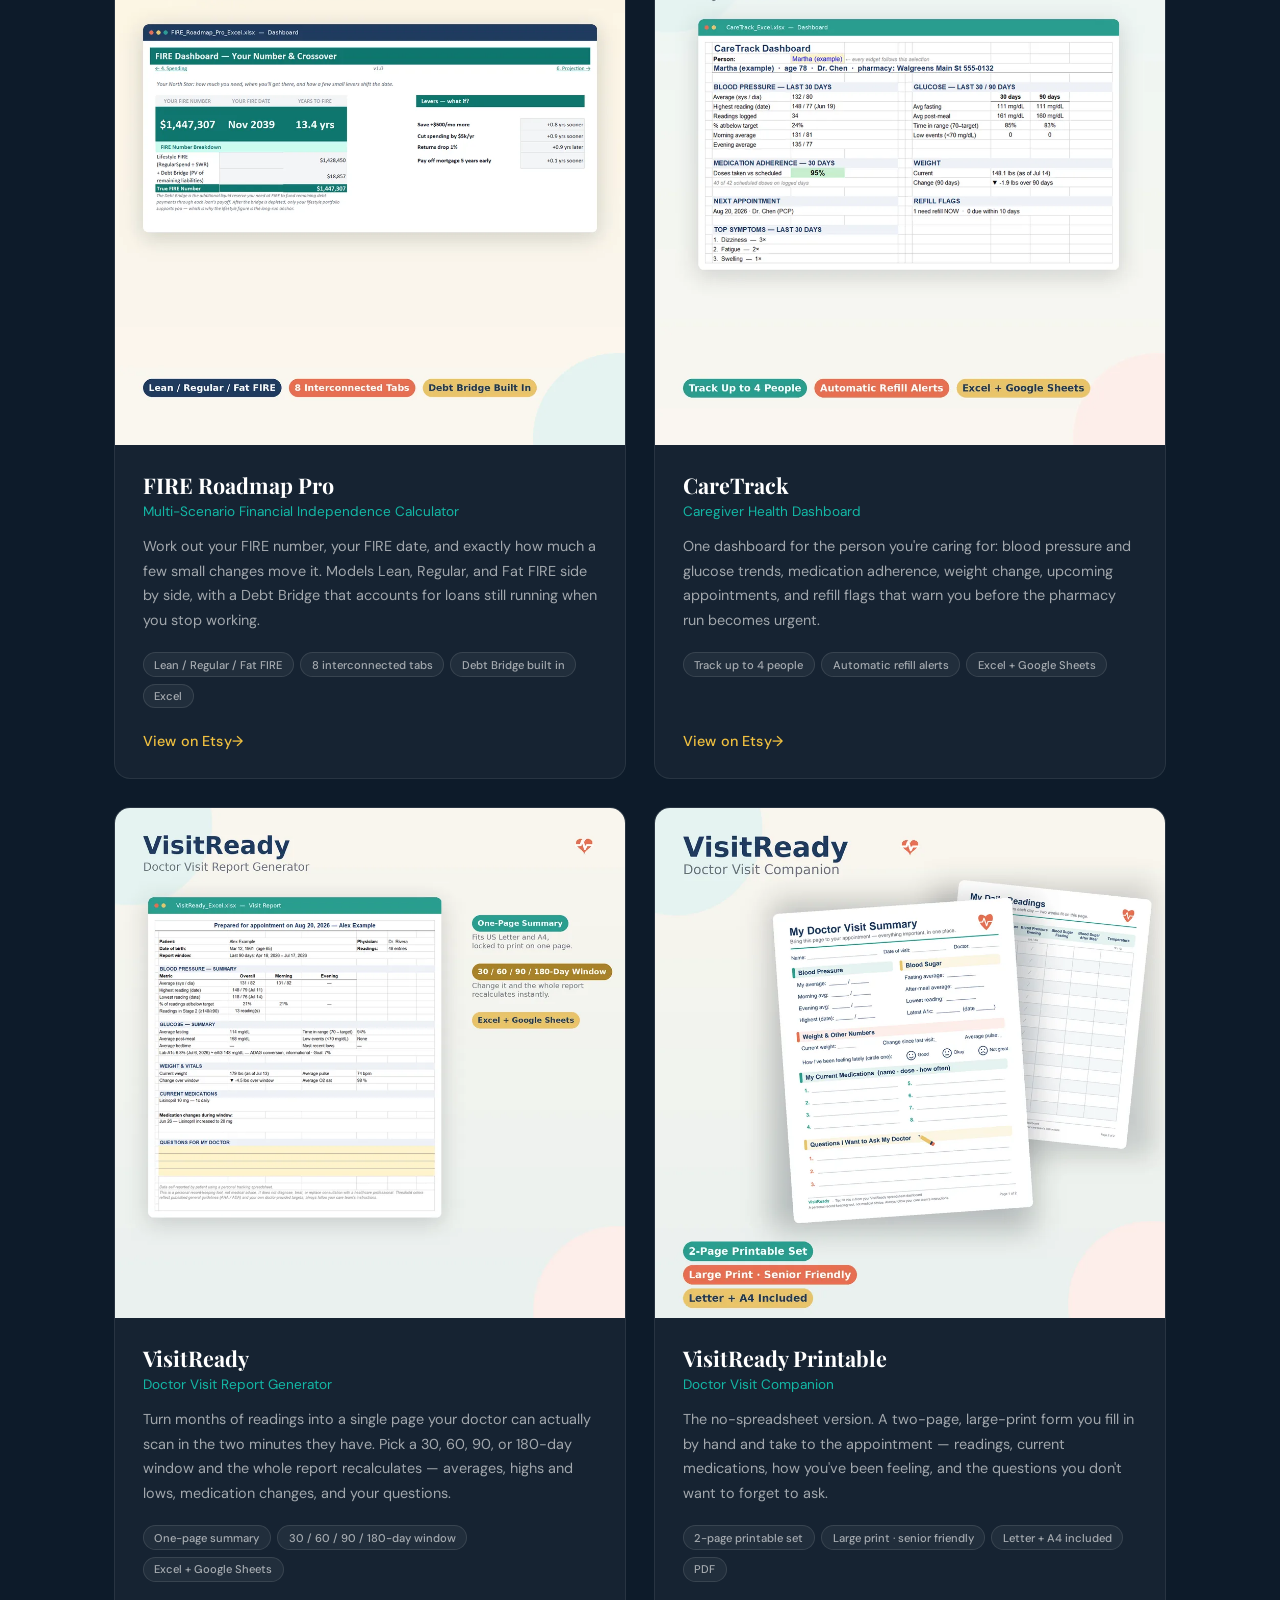
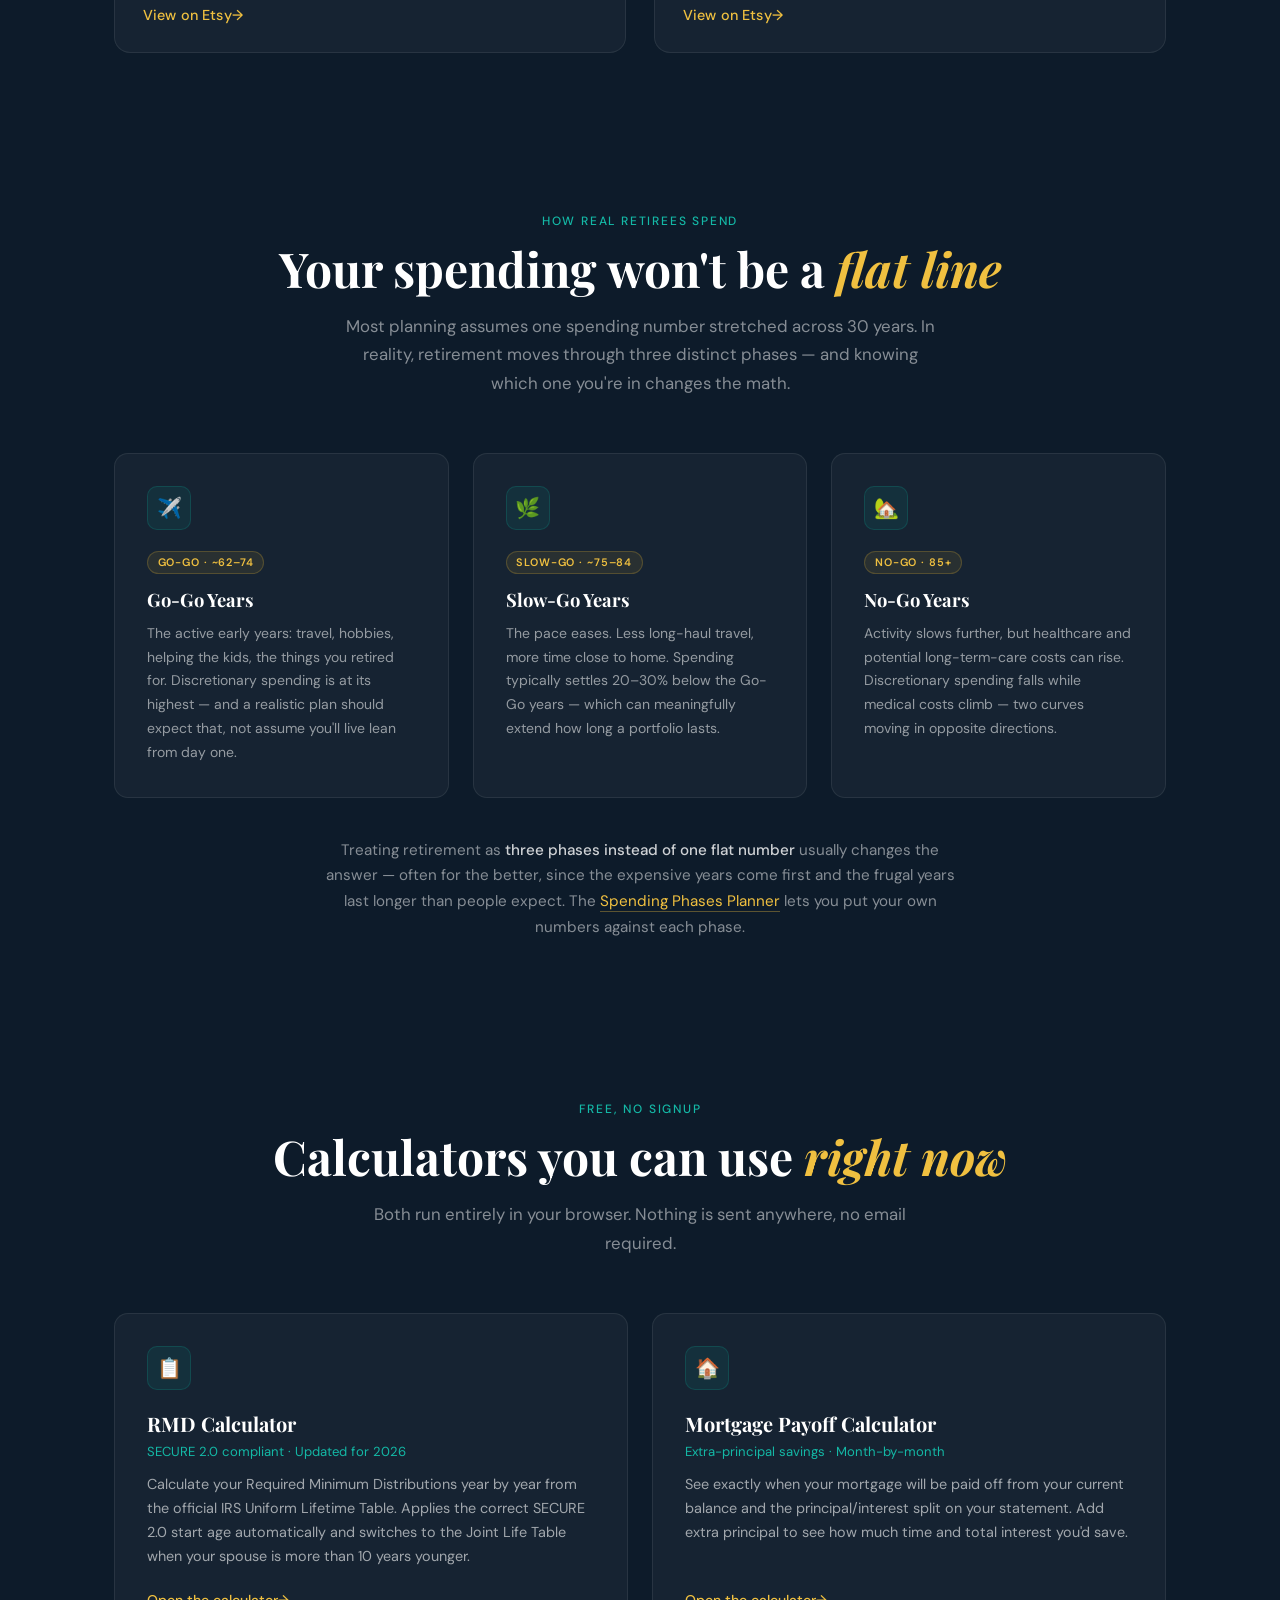
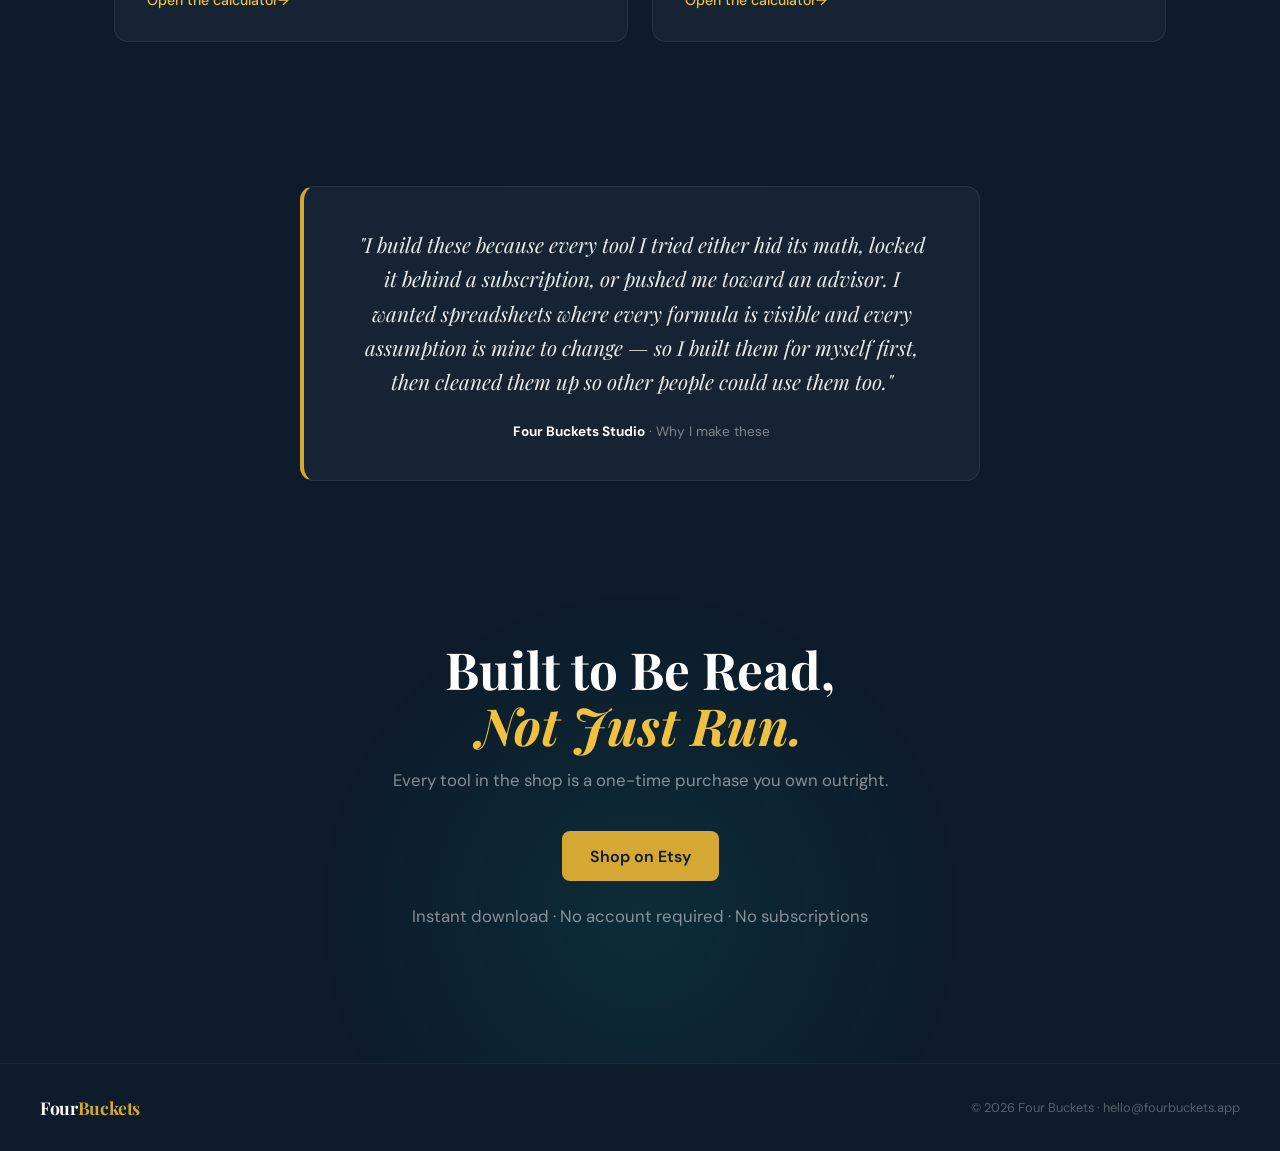
==== commit e77e0dd4: "Add Spending Phases Planner and link all 5 products to live Etsy listings All five products are now " ====
--- a/index.html
+++ b/index.html
@@ -295,6 +295,29 @@
 }
 .product-card:hover .product-cta::after { transform: translateX(3px); }
 
+/* Featured card — spans the grid, image beside the copy */
+.product-card.featured {
+  grid-column: 1 / -1;
+  flex-direction: row;
+  border-color: rgba(212,168,50,0.3);
+}
+.product-card.featured:hover { border-color: rgba(212,168,50,0.5); }
+.product-card.featured .product-media {
+  flex: 0 0 40%;
+  aspect-ratio: 1 / 1;
+}
+.product-card.featured .product-body {
+  justify-content: center;
+  padding: 2.5rem 2.75rem;
+}
+.product-card.featured h3 { font-size: 1.6rem; }
+.product-card.featured .product-tagline { font-size: 0.92rem; }
+.product-card.featured p { font-size: 0.95rem; max-width: 52ch; }
+.product-status.new {
+  border-color: rgba(20,184,166,0.5);
+  color: var(--teal2);
+}
+
 /* ── Spending phases ── */
 .features-grid {
   display: grid;
@@ -360,6 +383,13 @@
   margin: 2.5rem auto 0;
 }
 .phases-note strong { color: rgba(255,255,255,0.8); font-weight: 500; }
+.phases-note a {
+  color: var(--gold2);
+  text-decoration: none;
+  border-bottom: 1px solid rgba(240,192,64,0.35);
+  transition: border-color 0.15s;
+}
+.phases-note a:hover { border-bottom-color: var(--gold2); }
 
 /* ── Free tools ── */
 .tools-grid {
@@ -487,6 +517,10 @@
   .btn { width: 100%; text-align: center; }
   .section { padding: 3.5rem 1.25rem; }
   .product-grid { grid-template-columns: 1fr; }
+  .product-card.featured { flex-direction: column; }
+  .product-card.featured .product-media { flex: none; }
+  .product-card.featured .product-body { padding: 1.6rem 1.75rem 1.75rem; }
+  .product-card.featured h3 { font-size: 1.35rem; }
   .features-grid { grid-template-columns: 1fr; }
   .tools-grid { grid-template-columns: 1fr; }
   .quote-block { padding: 1.75rem 1.5rem; }
@@ -537,12 +571,30 @@
 
   <div class="product-grid">
 
-    <!-- To go live: replace href with the Etsy listing URL and delete the .product-status span -->
+    <div class="product-card featured">
+      <div class="product-media">
+        <img src="/img/products/web/spending-phases-planner.webp" width="1000" height="1000"
+             alt="Spending Phases Planner chart titled Your Portfolio Journey Through the Phases, with portfolio balance bars colour-coded by Saving, Go-Go, Slow-Go and No-Go phases from age 45 to 95.">
+        <span class="product-status new">New</span>
+      </div>
+      <div class="product-body">
+        <h3>Spending Phases Planner</h3>
+        <div class="product-tagline">Retirement Spending &amp; Portfolio Planner — Go-Go · Slow-Go · No-Go</div>
+        <p>Model retirement the way it actually unfolds. Set a separate spending level for your Go-Go, Slow-Go, and No-Go years and watch the portfolio curve respond — including a shortfall warning if the money runs out before you do. The planner behind the three phases described below.</p>
+        <div class="product-badges">
+          <span>Three spending phases</span>
+          <span>Shortfall detection</span>
+          <span>Portfolio projection to 95</span>
+          <span>Excel + Google Sheets</span>
+        </div>
+        <a class="product-cta" href="https://www.etsy.com/listing/4542950125/retirement-spending-phases-planner-go-go" target="_blank" rel="noopener">View on Etsy</a>
+      </div>
+    </div>
+
     <div class="product-card">
       <div class="product-media">
         <img src="/img/products/web/fire-roadmap-pro.webp" width="1000" height="1000" loading="lazy"
              alt="FIRE Roadmap Pro spreadsheet dashboard showing a FIRE number of $1,447,307, a FIRE date of November 2039, and what-if levers.">
-        <span class="product-status">Coming soon</span>
       </div>
       <div class="product-body">
         <h3>FIRE Roadmap Pro</h3>
@@ -554,7 +606,7 @@
           <span>Debt Bridge built in</span>
           <span>Excel</span>
         </div>
-        <a class="product-cta" href="https://www.etsy.com/shop/FourBucketsStudio/" target="_blank" rel="noopener">Visit the shop</a>
+        <a class="product-cta" href="https://www.etsy.com/listing/4542957008/fire-roadmap-pro-financial-independence" target="_blank" rel="noopener">View on Etsy</a>
       </div>
     </div>
 
@@ -562,7 +614,6 @@
       <div class="product-media">
         <img src="/img/products/web/caretrack.webp" width="1000" height="1000" loading="lazy"
              alt="CareTrack caregiver health dashboard showing blood pressure, glucose, medication adherence, weight, next appointment and refill flags.">
-        <span class="product-status">Coming soon</span>
       </div>
       <div class="product-body">
         <h3>CareTrack</h3>
@@ -573,7 +624,7 @@
           <span>Automatic refill alerts</span>
           <span>Excel + Google Sheets</span>
         </div>
-        <a class="product-cta" href="https://www.etsy.com/shop/FourBucketsStudio/" target="_blank" rel="noopener">Visit the shop</a>
+        <a class="product-cta" href="https://www.etsy.com/listing/4542955564/caregiver-health-dashboard-track-up-to-4" target="_blank" rel="noopener">View on Etsy</a>
       </div>
     </div>
 
@@ -581,7 +632,6 @@
       <div class="product-media">
         <img src="/img/products/web/visitready-spreadsheet.webp" width="1000" height="1000" loading="lazy"
              alt="VisitReady spreadsheet generating a one-page doctor visit report with blood pressure, glucose, weight, medications and questions.">
-        <span class="product-status">Coming soon</span>
       </div>
       <div class="product-body">
         <h3>VisitReady</h3>
@@ -592,7 +642,7 @@
           <span>30 / 60 / 90 / 180-day window</span>
           <span>Excel + Google Sheets</span>
         </div>
-        <a class="product-cta" href="https://www.etsy.com/shop/FourBucketsStudio/" target="_blank" rel="noopener">Visit the shop</a>
+        <a class="product-cta" href="https://www.etsy.com/listing/4542958520/visitready-doctor-visit-report-generator" target="_blank" rel="noopener">View on Etsy</a>
       </div>
     </div>
 
@@ -600,7 +650,6 @@
       <div class="product-media">
         <img src="/img/products/web/visitready-printable.webp" width="1000" height="1000" loading="lazy"
              alt="VisitReady printable doctor visit companion, a two-page large-print form with spaces for blood pressure, blood sugar, medications and questions.">
-        <span class="product-status">Coming soon</span>
       </div>
       <div class="product-body">
         <h3>VisitReady Printable</h3>
@@ -612,7 +661,7 @@
           <span>Letter + A4 included</span>
           <span>PDF</span>
         </div>
-        <a class="product-cta" href="https://www.etsy.com/shop/FourBucketsStudio/" target="_blank" rel="noopener">Visit the shop</a>
+        <a class="product-cta" href="https://www.etsy.com/listing/4542886896/doctor-visit-companion-large-print" target="_blank" rel="noopener">View on Etsy</a>
       </div>
     </div>
 
@@ -646,7 +695,7 @@
     </div>
   </div>
 
-  <p class="phases-note">Treating retirement as <strong>three phases instead of one flat number</strong> usually changes the answer — often for the better, since the expensive years come first and the frugal years last longer than people expect.</p>
+  <p class="phases-note">Treating retirement as <strong>three phases instead of one flat number</strong> usually changes the answer — often for the better, since the expensive years come first and the frugal years last longer than people expect. The <a href="#products">Spending Phases Planner</a> lets you put your own numbers against each phase.</p>
 </section>
 
 <!-- Free tools -->
